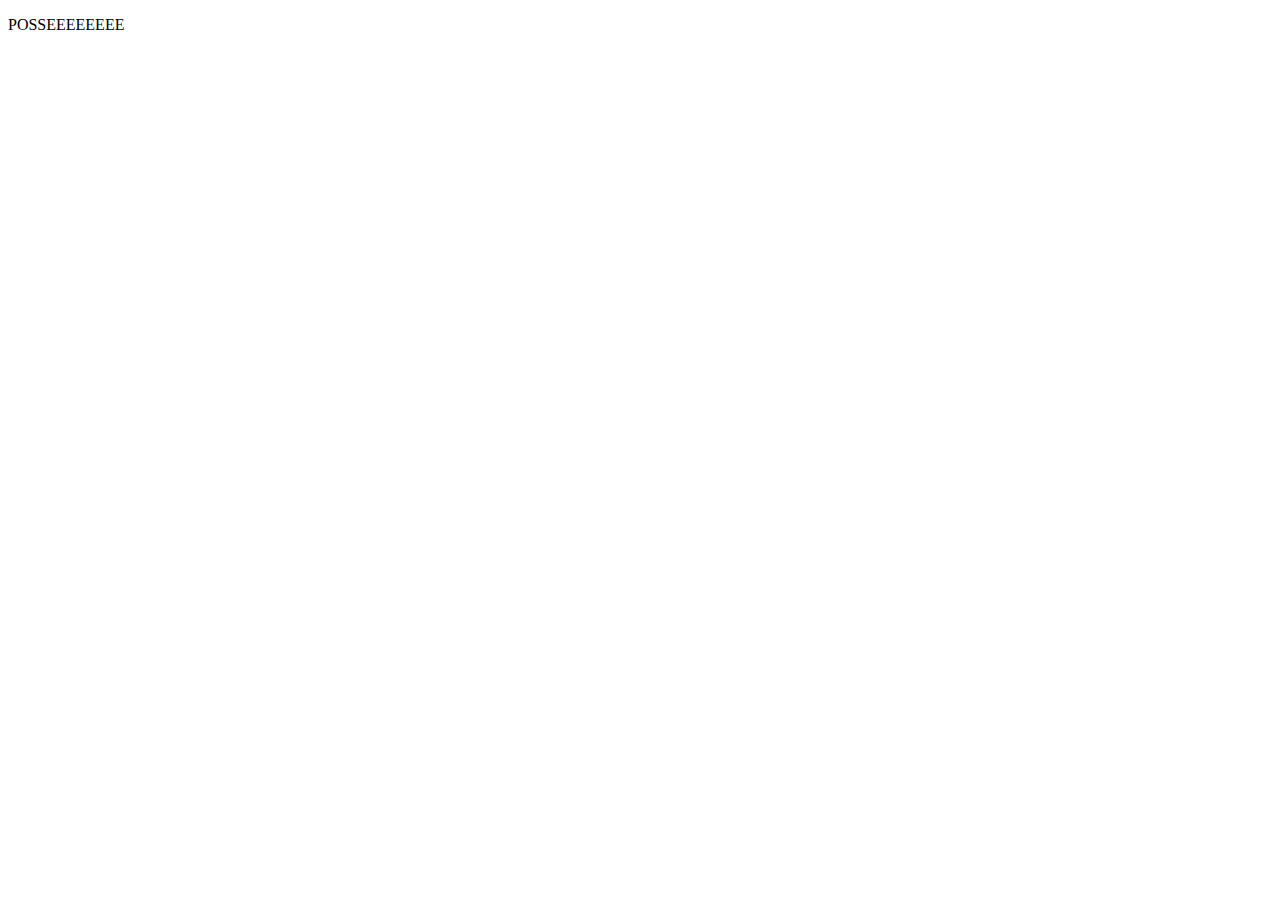
==== index.html @ 6e3a2c17 "画像ファイルの取り込み" ====
<!DOCTYPE html>
<html lang="ja">
  <head>
    <meta charset="UTF-8" />
    <meta http-equiv="X-UA-Compatible" content="IE=edge" />
    <meta name="viewport" content="width=device-width, initial-scale=1.0" />
    <title>Document</title>
  </head>
  <body>
    <p>POSSEEEEEEEE</p>
  </body>
</html>
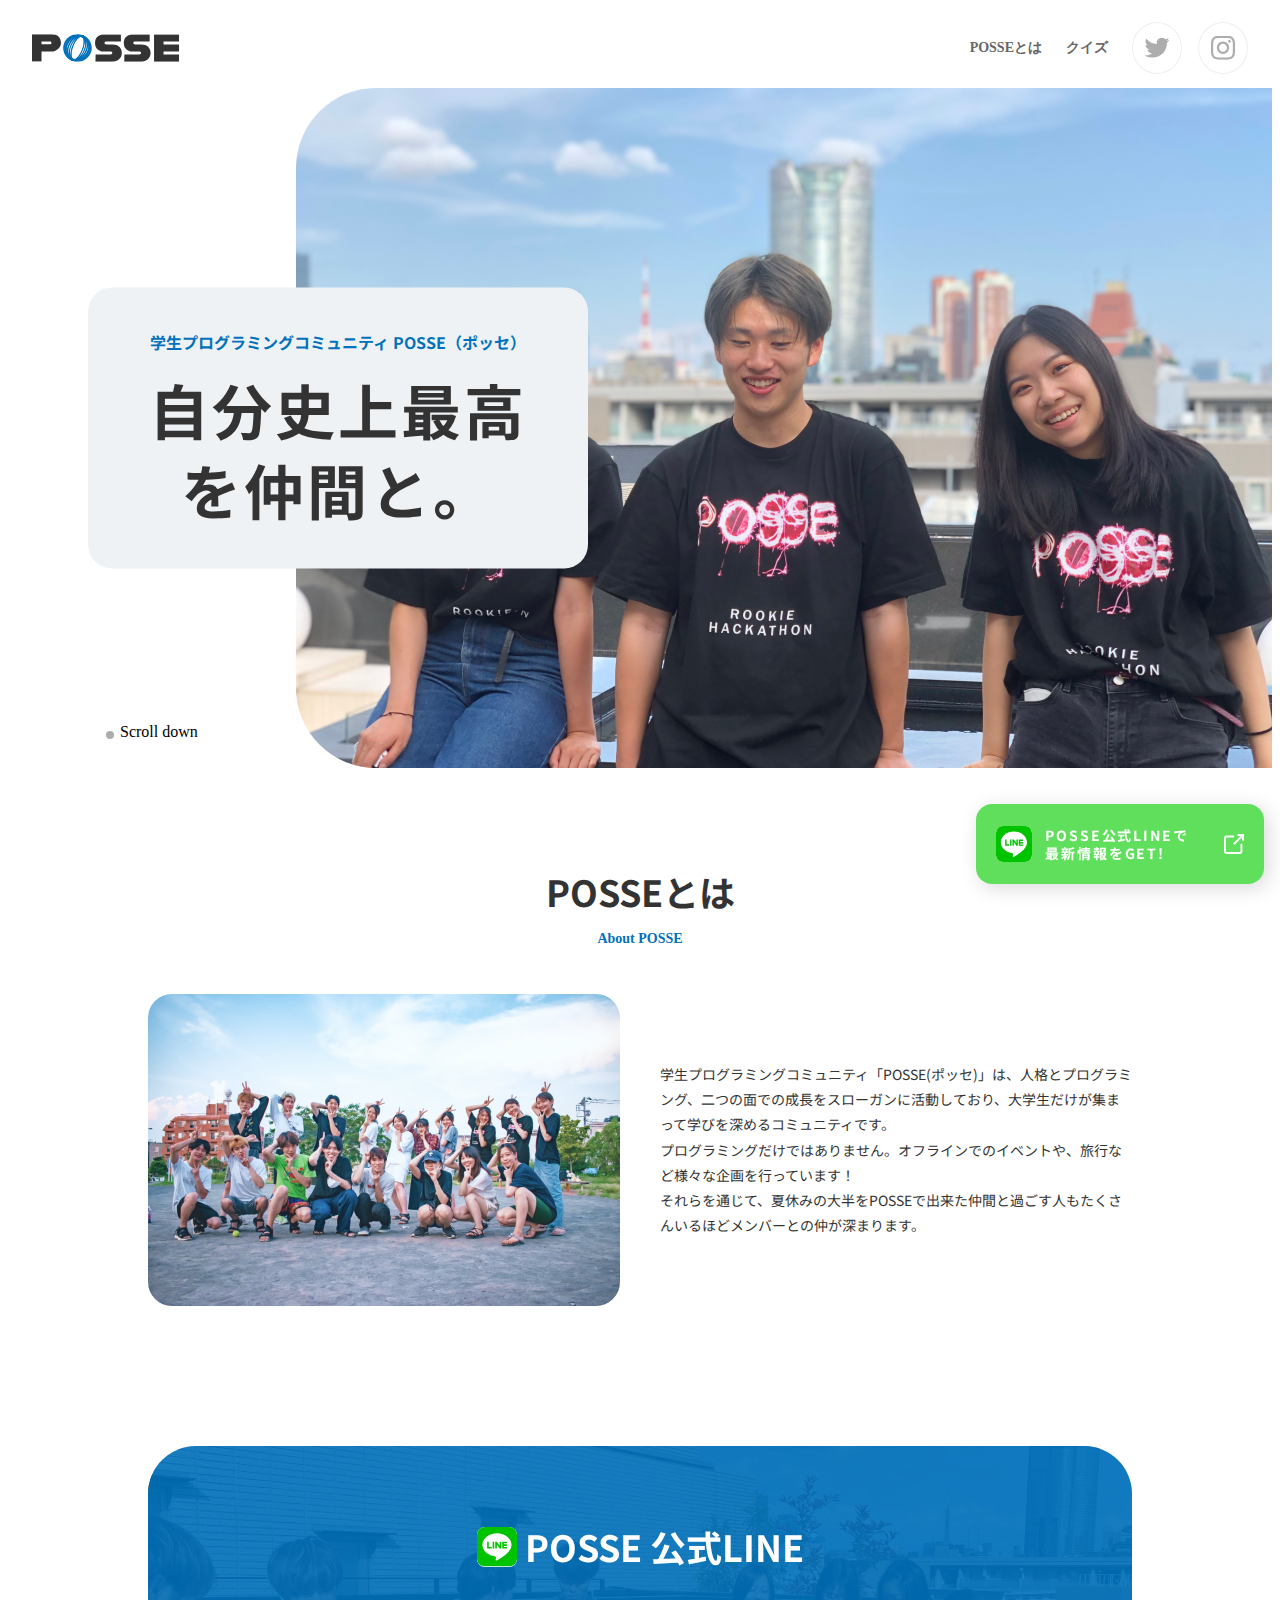
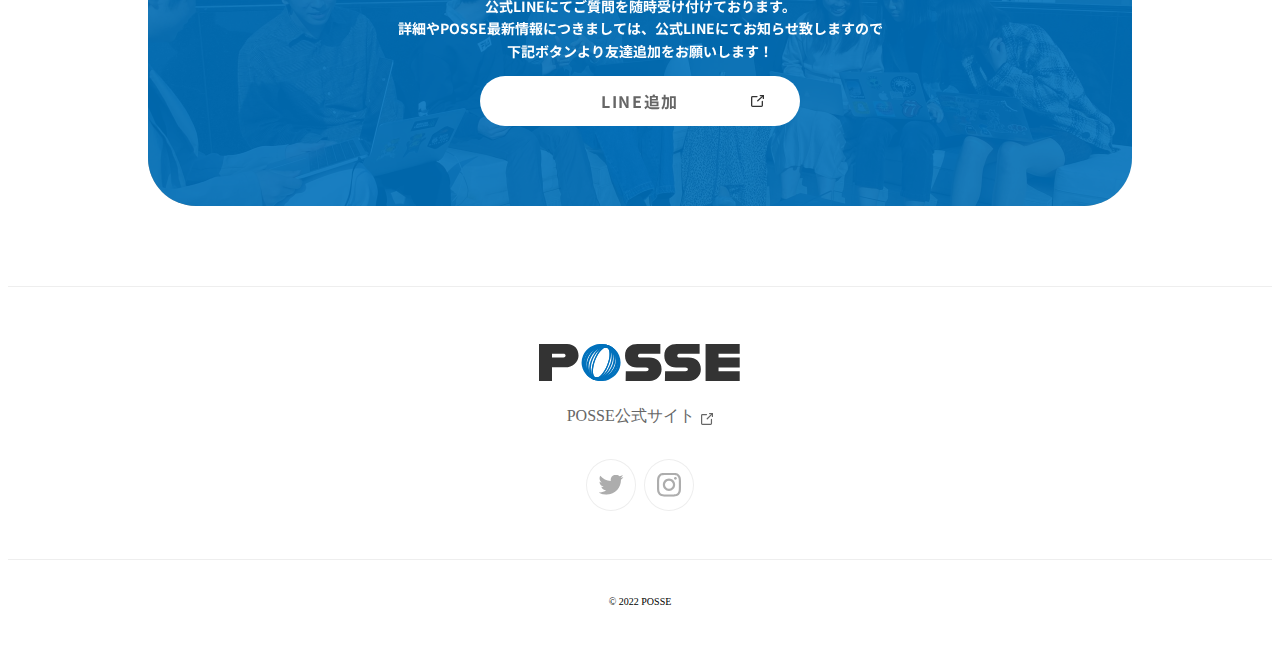
==== commit bf5b732d: "topページ作成" ====
--- a/index.html
+++ b/index.html
@@ -5,8 +5,103 @@
     <meta http-equiv="X-UA-Compatible" content="IE=edge" />
     <meta name="viewport" content="width=device-width, initial-scale=1.0" />
     <title>Document</title>
+    <link rel="stylesheet" href="./styles/reset.css">
+    <link rel="preconnect" href="https://fonts.googleapis.com">
+    <link rel="preconnect" href="https://fonts.gstatic.com" crossorigin>
+    <link href="https://fonts.googleapis.com/css2?family=Noto+Sans+JP:wght@300;400;700&display=swap" rel="stylesheet">
+    <link rel="stylesheet" href="./styles/style.css">
   </head>
   <body>
-    <p>POSSEEEEEEEE</p>
+    <header>
+      <img src="./img/logo.svg" alt="posse-icon" class="posse-icon">
+      <div class="nav-ber">
+        <div class="nav-item">
+          <a href="#title" class="header-link">POSSEとは</a>
+        </div>
+        <div class="nav-item">
+          <a href="./quiz.html" class="header-link">クイズ</a>
+        </div>
+        <div class="header-sns-icon">
+          <div class="circle-border">
+            <a href="https://twitter.com/posse_program" target="_blank">
+              <img src="./img/icon/icon-twitter.svg" alt="icon-twitter" class="nav-icon">
+            </a>
+          </div>
+          <div class="circle-border">
+            <a href="https://www.instagram.com/posse_programming/" target="_blank">
+              <img src="./img/icon/icon-instagram.svg" alt="icon-instagram" class="nav-icon">
+            </a>
+          </div>
+        </div>
+      </div>
+    </header>
+    <main>
+      <div class="main-visual">
+        <div class="main-visual-box">
+          <div class="main-visual-name">
+            学生プログラミングコミュニティ POSSE（ポッセ）
+          </div>
+          <div class="main-visual-msg">自分史上最高<br>を仲間と。</div>
+        </div>
+        <div>
+          <img src="./img/img-hero.jpg" alt="heroImg" class="hero-img">
+        </div>
+        <div class="scroll-down">Scroll down</div>
+      </div>
+      <div class="banner">
+        <img src="./img/icon/icon-line.svg" alt="line-banner-icon" class="line-banner-icon">
+        <div class="banner-msg">POSSE公式LINEで<br>最新情報をGET!</div>
+        <img src="./img/icon/icon-link-light.svg" alt="line-banner-link-icon" class="line-banner-link-icon">
+      </div>
+      <h1 class="title" id="title">POSSEとは</h1>
+      <div class="about-posse">About POSSE</div>
+      <div class="about-posse-content">
+        <img src="./img/img-about.jpg" alt="POSSEとは" class="about-posse-img">
+        <p class="about-posse-text">学生プログラミングコミュニティ「POSSE(ポッセ)」は、人格とプログラミング、二つの面での成長をスローガンに活動しており、大学生だけが集まって学びを深めるコミュニティです。<br>
+          プログラミングだけではありません。オフラインでのイベントや、旅行など様々な企画を行っています！<br>
+          それらを通じて、夏休みの大半をPOSSEで出来た仲間と過ごす人もたくさんいるほどメンバーとの仲が深まります。</p>
+      </div>
+      <div class="line-box">
+        <img src="./img/bg-line.jpg" class="line-back-img"></img>
+        <div class="line-bule">
+          <div class="line-box-title">
+            <img src="./img/icon/icon-line.svg" alt="line" class="line-box-titie-icon">
+            <div class="line-box-title-text">POSSE 公式LINE</div>
+          </div>
+          <p class="line-box-text">
+            公式LINEにてご質問を随時受け付けております。<br>
+            詳細やPOSSE最新情報につきましては、公式LINEにてお知らせ致しますので<br>
+            下記ボタンより友達追加をお願いします！
+          </p>
+          <div class="line-box-button">
+            <div class="line-box-button-icon"></div>
+            <div class="line-box-button-text">LINE追加</div>
+            <img src="./img/icon/icon-link-dark.svg" alt="ラインリンクアイコン" class="line-box-button-icon">
+          </div>
+        </div>
+      </div>
+    </main>
+    <footer>
+      <div class="footer-posse-icon-img content-center">
+        <img src="./img/logo.svg" alt="posse-icon" class="footer-posse-icon-img-size">
+      </div>
+      <div class="official-website content-center">
+        POSSE公式サイト
+        <img src="./img/icon/icon-link-gray-dark.svg" alt="icon-link" class="official-website-link">
+      </div>
+      <div class="footer-sns-icon content-center">
+        <div class="circle-border">
+          <a href="https://twitter.com/posse_program" target="_blank">
+            <img src="./img/icon/icon-twitter.svg" alt="icon-twitter" class="nav-icon">
+          </a>
+        </div>
+        <div class="circle-border">
+          <a href="https://www.instagram.com/posse_programming/" target="_blank">
+            <img src="./img/icon/icon-instagram.svg" alt="icon-instagram" class="nav-icon">
+          </a>
+        </div>
+      </div>
+      <div class="copy-right content-center">&copy; 2022 POSSE</div>
+    </footer>
   </body>
 </html>
--- a/styles/style.css
+++ b/styles/style.css
@@ -0,0 +1,341 @@
+/* 基本要素 */
+@import url('https://fonts.googleapis.com/css2?family=Noto+Sans+JP:wght@300;400;700&display=swap');
+
+header {
+  width: 100%;
+  height: 80px;
+  display: flex;
+  align-items: center;
+  justify-content: space-between;
+}
+
+main {
+  width: 100%;
+}
+
+footer {
+  width: 100%;
+  height: 355px;
+}
+
+.content-center {
+  display: flex;
+  justify-content: center;
+}
+
+/* ヘッダー要素*/
+.posse-icon {
+  margin-left: 24px;
+}
+
+.nav-ber {
+  display: flex;
+  align-items: center;
+  gap: 24px;
+  margin-right: 24px;
+}
+
+.nav-item {
+  color: #666666;
+  font-size: 14px;
+  font-weight: 700;
+}
+
+.header-link {
+  text-decoration: none;
+  color: #666666;
+}
+
+.circle-border {
+  position: relative;
+  border: 1px solid #EEEEEE;
+  border-radius: 50%;
+  width: 48px;
+  height: 50px;
+}
+
+.nav-icon {
+  position: absolute;
+  top: 50%;
+  left: 50%;
+  transform: translate(-50%, -50%);
+}
+
+.header-sns-icon {
+  display: flex;
+  gap: 16px;
+}
+
+/* メインビジュアル要素 */
+.main-visual {
+  position: relative;
+  width: 100%;
+  height: 680px;
+}
+
+.main-visual-box {
+  background-color: #EFF2F5;
+  width: 500px;
+  height: 281px;
+  border-radius: 24px;
+  position: absolute;
+  left: 80px;
+  top: 50%;
+  transform: translateY(-50%);
+  z-index: 1;
+}
+
+.main-visual-name {
+  font-size: 16px;
+  color: #0071BC;
+  font-family: 'Noto Sans JP';
+  font-style: normal;
+  font-weight: 700;
+  line-height: 180%;
+  text-align: center;
+  margin-top: 40px;
+}
+
+.main-visual-msg {
+  font-size: 60px;
+  color: #333333;
+  font-family: 'Noto Sans JP';
+  font-style: normal;
+  font-weight: 700;
+  line-height: 80px;
+  letter-spacing: 0.05em;
+  text-align: center;
+  margin-top: 12px;
+}
+
+.hero-img {
+  width: 976px;
+  height: 680px;
+  border-radius: 80px 0px 0px 80px;
+  margin-right: 0;
+  float: right;
+}
+
+.scroll-down {
+  position: absolute;
+  width: 102px;
+  height: 21px;
+  left: 112px;
+  top: 635px;
+}
+
+.scroll-down::before {
+  content: "";
+  display: block;
+  background-color: #ADADAD;
+  width: 8px;
+  height: 8px;
+  border-radius: 50px;
+  position: absolute;
+  top: 8px;
+  left: -14px;
+}
+
+/* バナー要素 */
+.banner {
+  position: fixed;
+  width: 288px;
+  height: 80px;
+  right: 16px;
+  bottom: 16px;
+  display: flex;
+  justify-content: center;
+  align-items: center;
+  background: #5FDF5B;
+  box-shadow: 4px 4px 20px rgba(0, 0, 0, 0.15);
+  border-radius: 16px;
+}
+
+.line-banner-icon {
+  width: 36px;
+  height: 36px;
+  background-color: #FFFFFF;
+  object-fit: cover;
+  border-radius: 7px;
+}
+
+.banner-msg {
+  height: 36px;
+  font-family: 'Noto Sans JP';
+  font-style: normal;
+  font-weight: 700;
+  font-size: 14px;
+  line-height: 130%;
+  letter-spacing: 0.14em;
+  color: #FFFFFF;
+  margin: 0 35px 0 13px;
+}
+
+.line-banner-link-icon {
+}
+
+/* メイン要素 */
+.title {
+  font-size: 36px;
+  text-align: center;
+  color: #333333;
+  line-height: 150%;
+  font-family: 'Noto Sans JP';
+  font-style: normal;
+  font-weight: 700;
+  margin: 96px 0 8px 0;
+}
+
+.about-posse {
+  font-family: 'Plus Jakarta Sans';
+  font-style: normal;
+  font-weight: 700;
+  font-size: 14px;
+  line-height: 180%;
+  text-align: center;
+  color: #0071BC;
+}
+
+.about-posse-content {
+  display: flex;
+  justify-content: center;
+  align-items: center;
+  gap: 40px;
+  margin: 43px 0 140px 0;
+}
+
+.about-posse-img {
+  width: 472px;
+  height: 312px;
+  border-radius: 24px;
+}
+
+.about-posse-text {
+  width: 472px;
+  font-size: 14px;
+  color: #333333;
+  font-family: 'Noto Sans JP';
+  font-style: normal;
+  font-weight: 400;
+  line-height: 180%;
+}
+
+/* LINE */
+.line-box {
+  position: relative;
+  height: 360px;
+  display: flex;
+  justify-content: center;
+  margin-bottom: 80px;
+}
+
+.line-bule {
+  position: absolute;
+  background-color: rgba(0,113,188,0.9);
+  border-radius: 48px;
+  z-index: 1;
+  Width: 984px;
+  height: 100%;
+}
+
+.line-back-img {
+  position: absolute;
+  background-size: contain;
+  background-repeat: no-repeat;
+  mix-blend-mode: normal;
+  border-radius: 48px;
+  Width: 984px;
+  height: 100%;
+  margin:  0 auto;
+}
+
+.line-box-title {
+  display: flex;
+  justify-content: center;
+  gap: 8px;
+  align-items: center;
+  margin: 68px 0 16px 0;
+}
+
+.line-box-titie-icon {
+  width: 40px;
+  height: 40px;
+  background-color: #FFFFFF;
+  object-fit: cover;
+  border-radius: 8px;
+}
+
+.line-box-title-text {
+  font-family: 'Noto Sans JP';
+  color: #FFFFFF;
+  font-weight: 700;
+  font-size: 36px;
+  line-height: 180%;
+}
+
+.line-box-text {
+  font-family: 'Noto Sans JP';
+  color: #FFFFFF;
+  font-style: normal;
+  font-weight: 700;
+  font-size: 14px;
+  line-height: 160%;
+  text-align: center;
+}
+
+.line-box-button {
+  width: 320px;
+  height: 50px;
+  background: #FFFFFF;
+  border-radius: 98px;
+  margin: 0 auto;
+  display: flex;
+  justify-content: center;
+  align-items: center;
+  justify-content: space-around;
+}
+
+.line-box-button-text {
+  font-family: 'Noto Sans JP';
+  font-weight: 700;
+  color: #666666;
+  letter-spacing: 0.1em;
+}
+
+.line-box-button-icon {
+  width: 12.25px;
+  height: 12.25px;
+}
+
+/* フッター要素 */
+.footer-posse-icon-img {
+  padding: 56px 0 24px 0;
+  border-top: 1px solid #EEEEEE;
+}
+
+.footer-posse-icon-img-size {
+  width: 202px;
+  height: 39.22px;
+}
+
+.official-website {
+  color: #666666;
+}
+
+.official-website-link {
+  width: 12.25px;
+  height: 12.25px;
+  margin: 6.125px 0 0 6.29px;
+}
+
+.footer-sns-icon {
+  display: flex;
+  gap: 8px;
+  padding: 32px 0 48px 0;
+  border-bottom: 1px solid #EEEEEE;
+}
+
+.copy-right {
+  font-size: 10px;
+  padding: 36px 0 31.78px 0;
+}
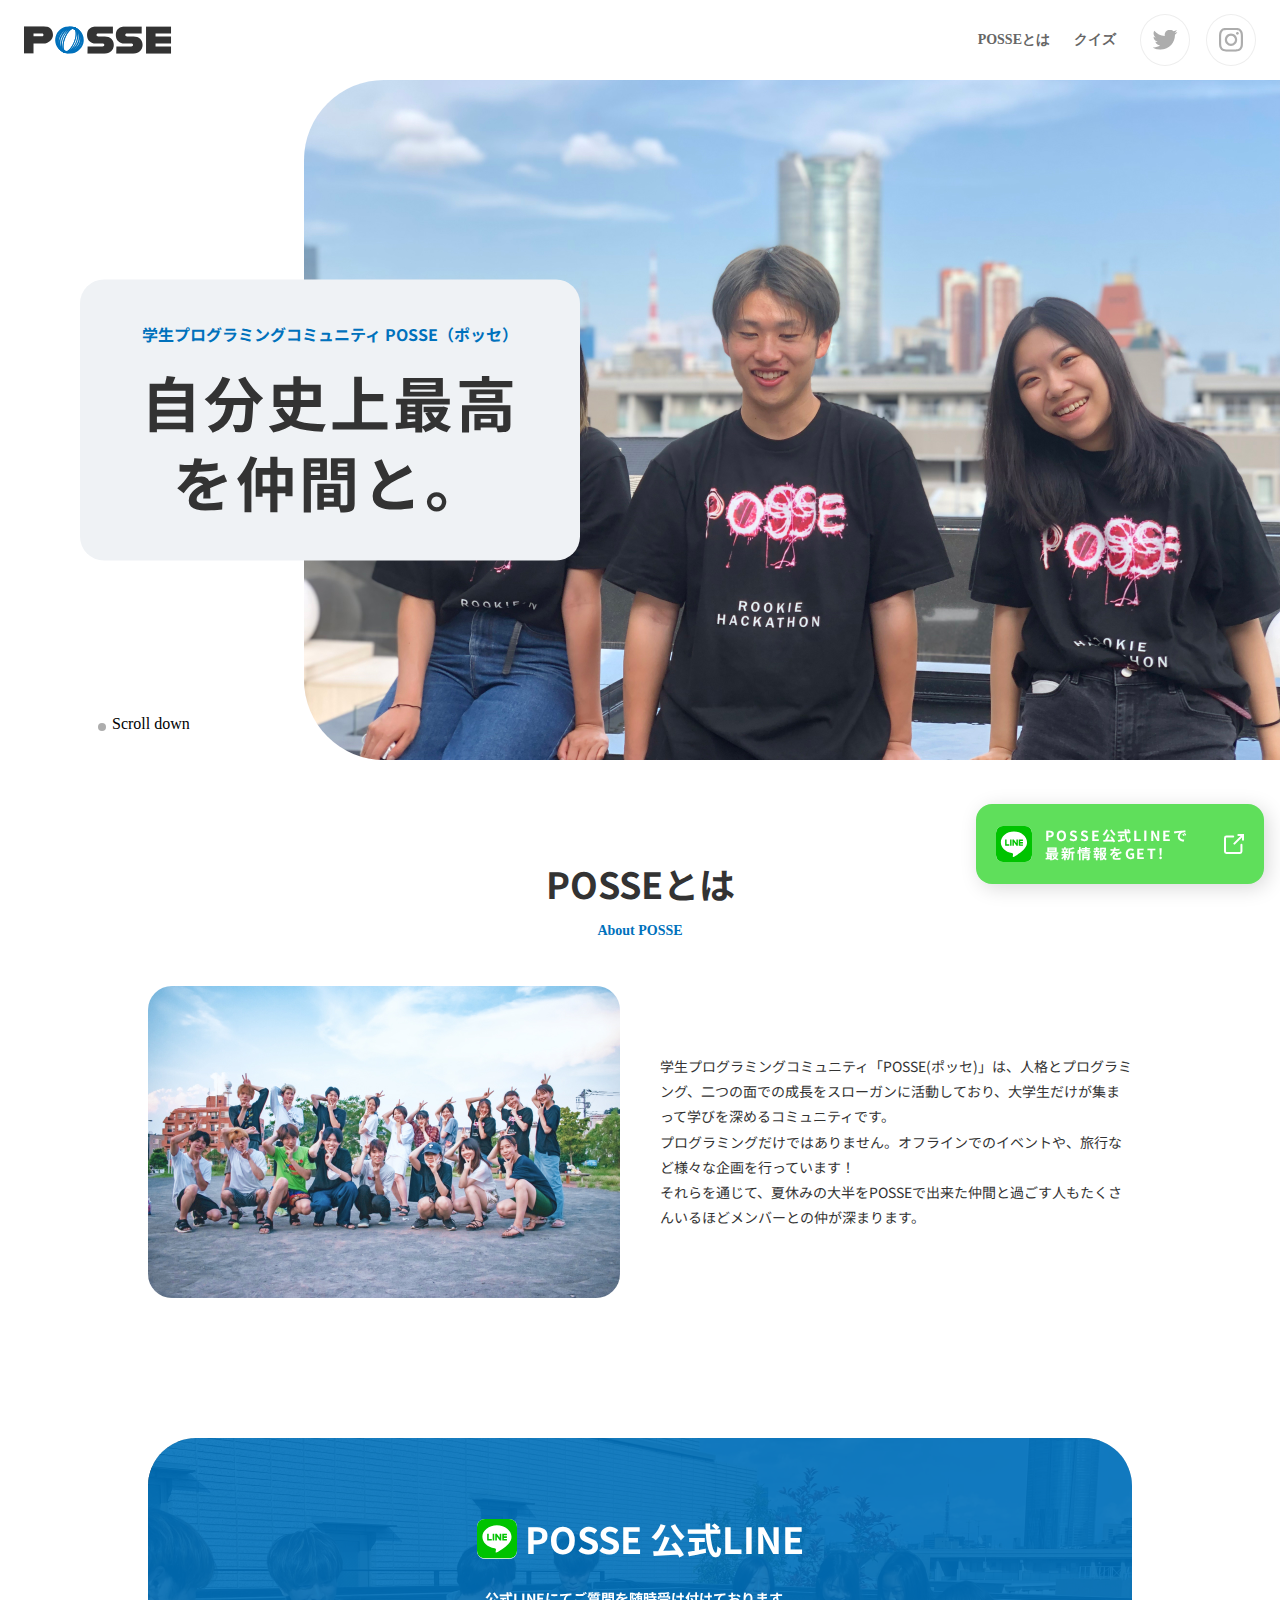
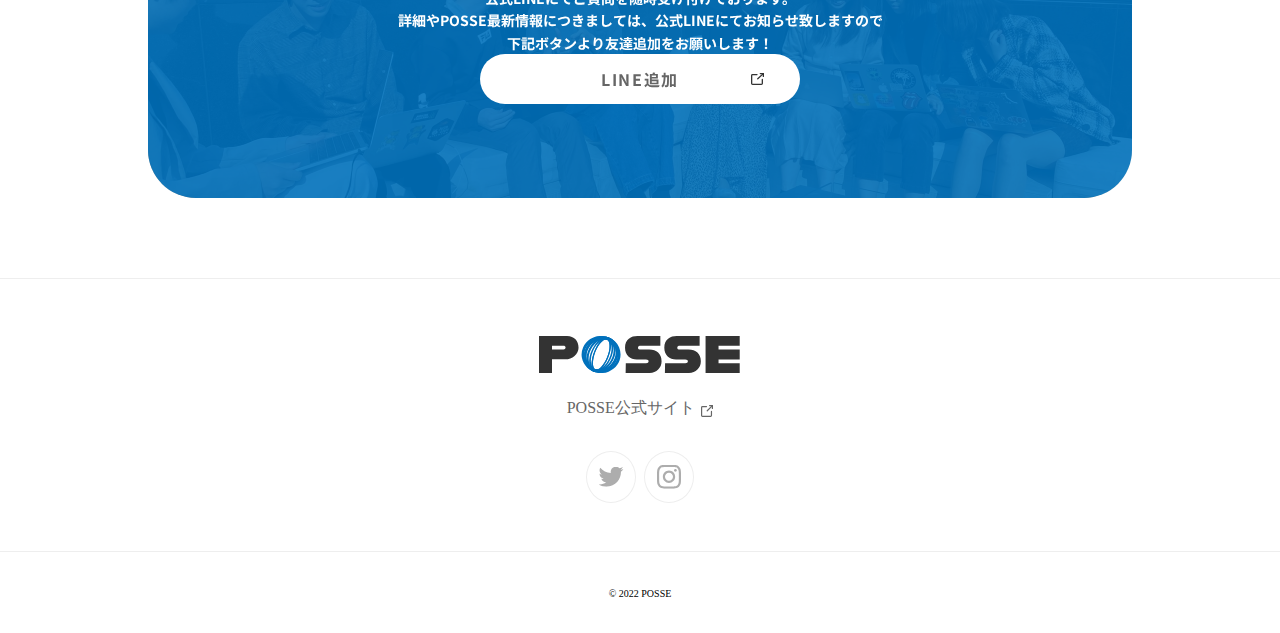
==== commit 36e56c84: "使用していないclassの削除" ====
--- a/index.html
+++ b/index.html
@@ -51,7 +51,7 @@
       <div class="banner">
         <img src="./img/icon/icon-line.svg" alt="line-banner-icon" class="line-banner-icon">
         <div class="banner-msg">POSSE公式LINEで<br>最新情報をGET!</div>
-        <img src="./img/icon/icon-link-light.svg" alt="line-banner-link-icon" class="line-banner-link-icon">
+        <img src="./img/icon/icon-link-light.svg" alt="line-banner-link-icon">
       </div>
       <h1 class="title" id="title">POSSEとは</h1>
       <div class="about-posse">About POSSE</div>
--- a/styles/style.css
+++ b/styles/style.css
@@ -171,9 +171,6 @@
   margin: 0 35px 0 13px;
 }
 
-.line-banner-link-icon {
-}
-
 /* メイン要素 */
 .title {
   font-size: 36px;
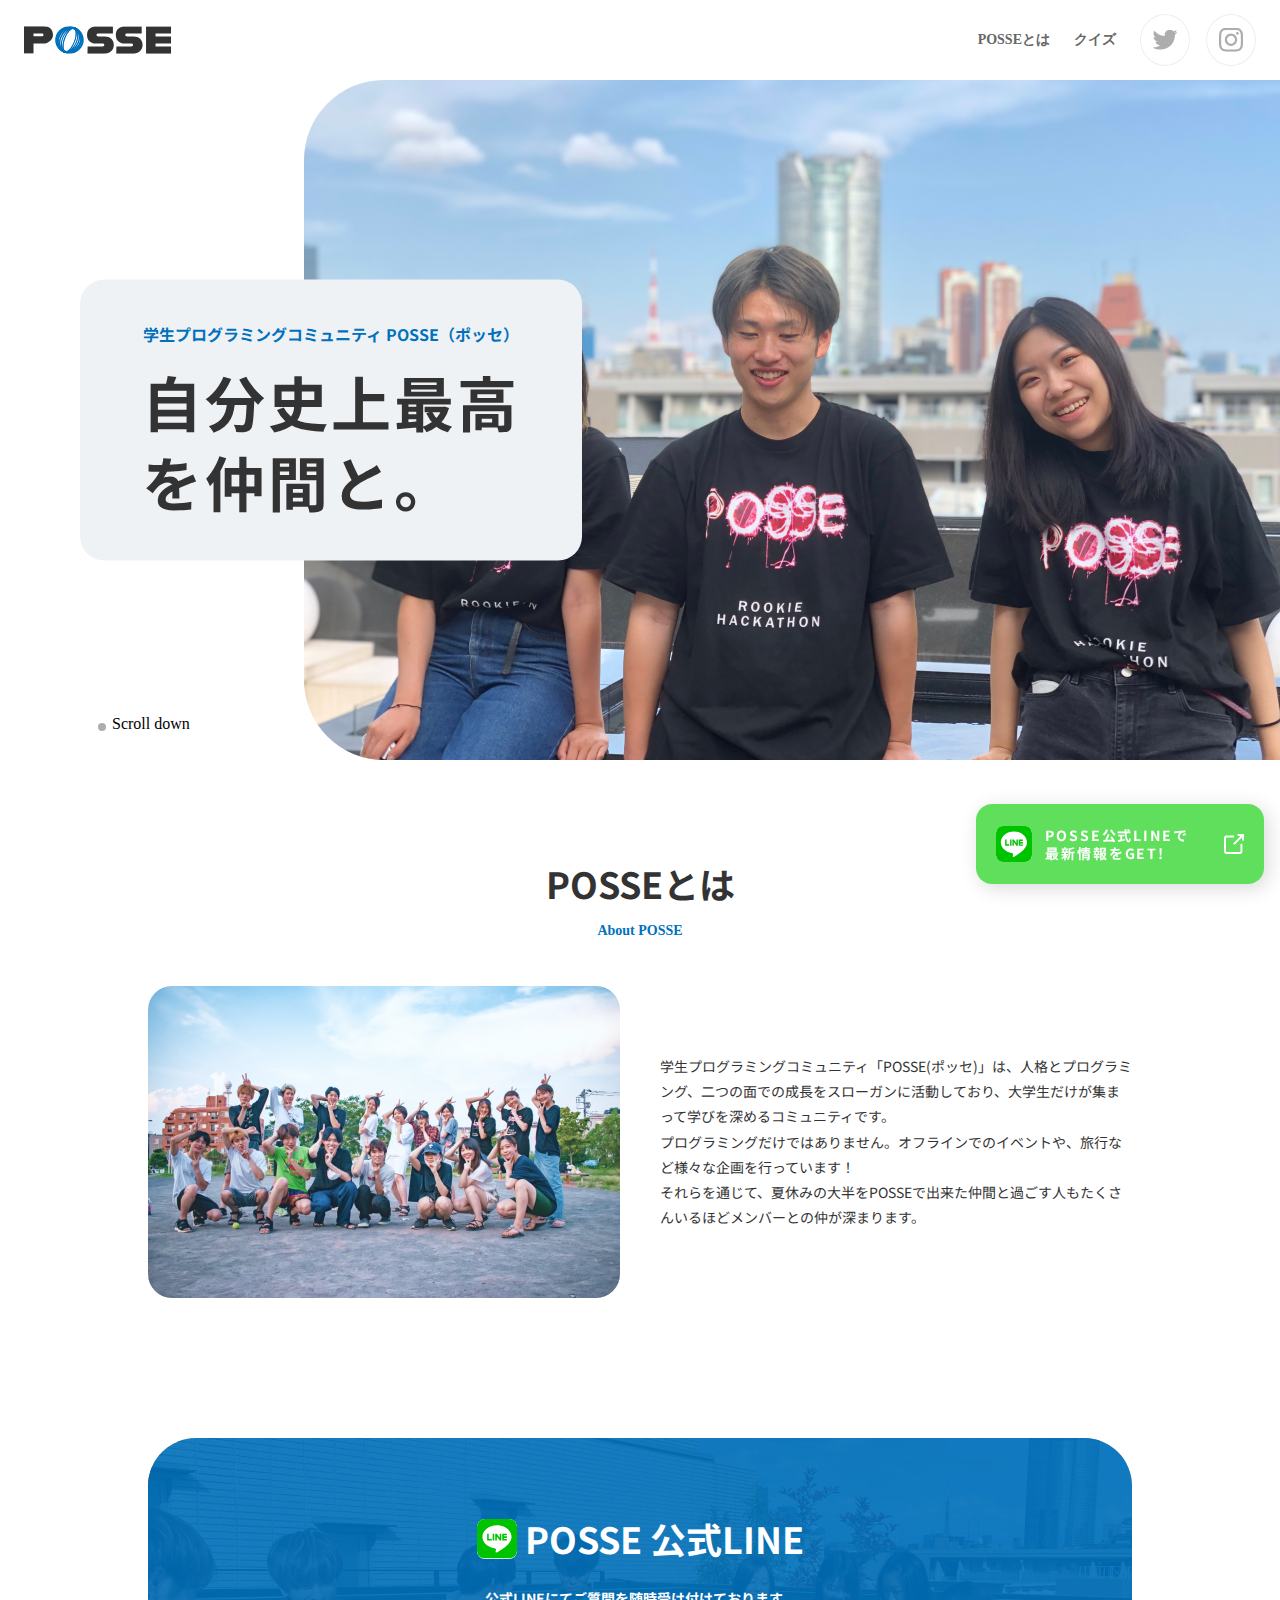
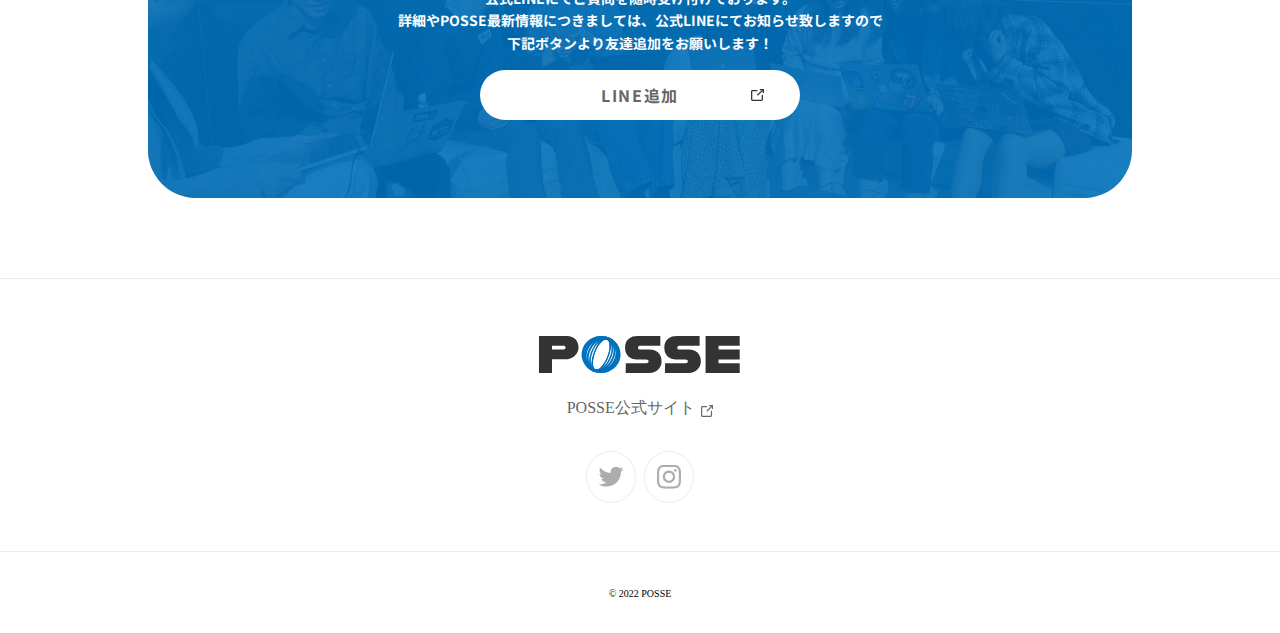
==== commit 1a3bb560: "ヘッダーを固定" ====
--- a/index.html
+++ b/index.html
@@ -48,11 +48,6 @@
         </div>
         <div class="scroll-down">Scroll down</div>
       </div>
-      <div class="banner">
-        <img src="./img/icon/icon-line.svg" alt="line-banner-icon" class="line-banner-icon">
-        <div class="banner-msg">POSSE公式LINEで<br>最新情報をGET!</div>
-        <img src="./img/icon/icon-link-light.svg" alt="line-banner-link-icon">
-      </div>
       <h1 class="title" id="title">POSSEとは</h1>
       <div class="about-posse">About POSSE</div>
       <div class="about-posse-content">
@@ -80,6 +75,11 @@
           </div>
         </div>
       </div>
+      <div class="banner">
+        <img src="./img/icon/icon-line.svg" alt="line-banner-icon" class="line-banner-icon">
+        <div class="banner-msg">POSSE公式LINEで<br>最新情報をGET!</div>
+        <img src="./img/icon/icon-link-light.svg" alt="line-banner-link-icon">
+      </div>
     </main>
     <footer>
       <div class="footer-posse-icon-img content-center">
--- a/styles/style.css
+++ b/styles/style.css
@@ -6,11 +6,15 @@
   height: 80px;
   display: flex;
   align-items: center;
+  position: fixed;
+  background-color: #FFFFFF;
   justify-content: space-between;
+  z-index: 2;
 }
 
 main {
   width: 100%;
+  padding-top: 80px;
 }
 
 footer {
@@ -69,20 +73,20 @@
 /* メインビジュアル要素 */
 .main-visual {
   position: relative;
-  width: 100%;
+  max-width: 1440px;
   height: 680px;
+  margin: 0 auto;
 }
 
 .main-visual-box {
   background-color: #EFF2F5;
-  width: 500px;
-  height: 281px;
   border-radius: 24px;
   position: absolute;
   left: 80px;
   top: 50%;
   transform: translateY(-50%);
   z-index: 1;
+  padding: 40px 62px;
 }
 
 .main-visual-name {
@@ -93,7 +97,6 @@
   font-weight: 700;
   line-height: 180%;
   text-align: center;
-  margin-top: 40px;
 }
 
 .main-visual-msg {
@@ -104,7 +107,6 @@
   font-weight: 700;
   line-height: 80px;
   letter-spacing: 0.05em;
-  text-align: center;
   margin-top: 12px;
 }
 
@@ -149,6 +151,7 @@
   background: #5FDF5B;
   box-shadow: 4px 4px 20px rgba(0, 0, 0, 0.15);
   border-radius: 16px;
+  z-index: 2;
 }
 
 .line-banner-icon {
@@ -290,6 +293,7 @@
   justify-content: center;
   align-items: center;
   justify-content: space-around;
+  margin-top: 16px;
 }
 
 .line-box-button-text {
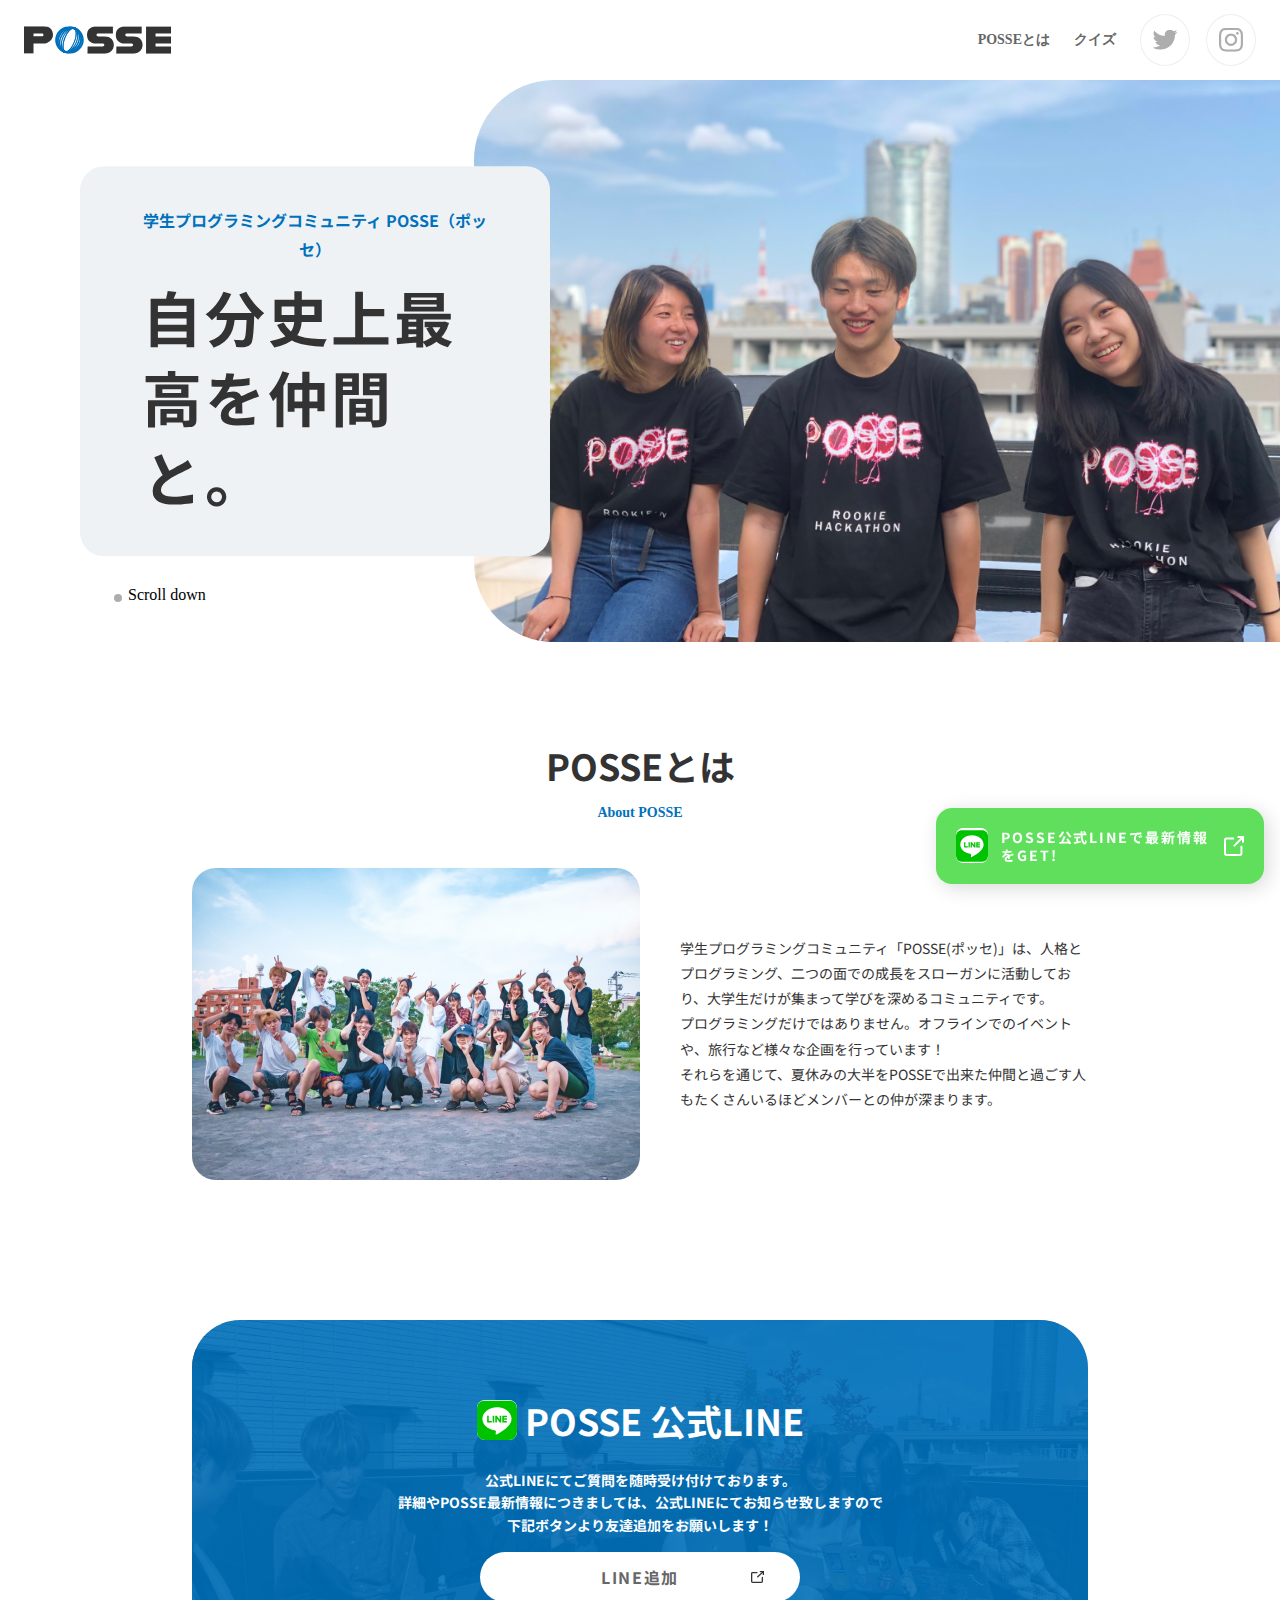
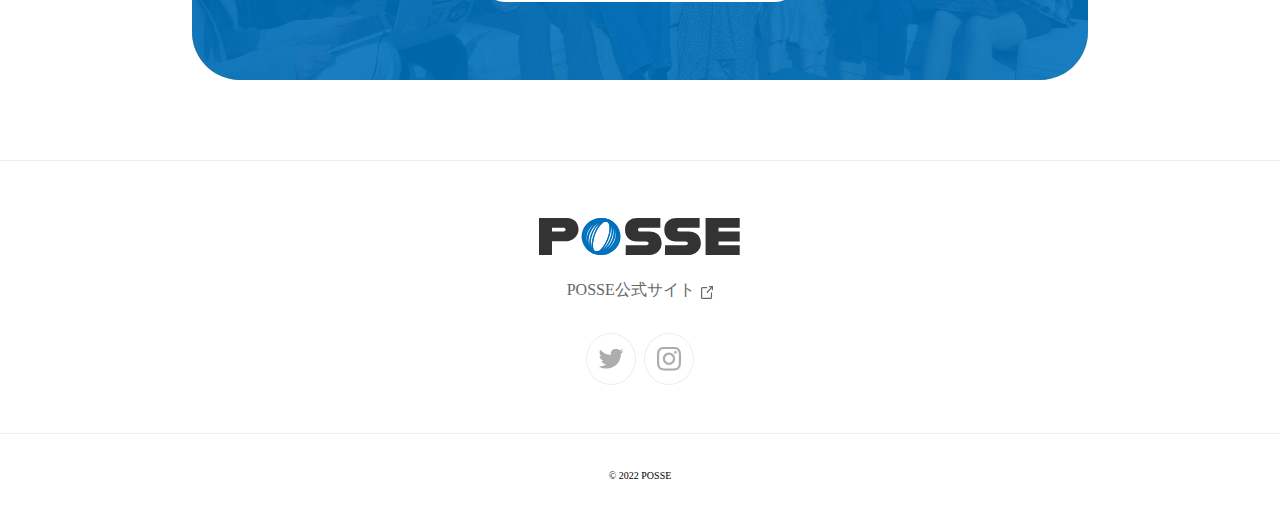
==== commit eca6e3ed: "トップページレスポンシブデザイン" ====
--- a/index.html
+++ b/index.html
@@ -37,14 +37,14 @@
     </header>
     <main>
       <div class="main-visual">
+        <div>
+          <img src="./img/img-hero.jpg" alt="heroImg" class="hero-img">
+        </div>
         <div class="main-visual-box">
           <div class="main-visual-name">
             学生プログラミングコミュニティ POSSE（ポッセ）
           </div>
-          <div class="main-visual-msg">自分史上最高<br>を仲間と。</div>
-        </div>
-        <div>
-          <img src="./img/img-hero.jpg" alt="heroImg" class="hero-img">
+          <div class="main-visual-msg">自分史上最高を仲間と。</div>
         </div>
         <div class="scroll-down">Scroll down</div>
       </div>
@@ -77,7 +77,7 @@
       </div>
       <div class="banner">
         <img src="./img/icon/icon-line.svg" alt="line-banner-icon" class="line-banner-icon">
-        <div class="banner-msg">POSSE公式LINEで<br>最新情報をGET!</div>
+        <div class="banner-msg">POSSE公式LINEで最新情報をGET!</div>
         <img src="./img/icon/icon-link-light.svg" alt="line-banner-link-icon">
       </div>
     </main>
--- a/styles/style.css
+++ b/styles/style.css
@@ -9,7 +9,7 @@
   position: fixed;
   background-color: #FFFFFF;
   justify-content: space-between;
-  z-index: 2;
+  z-index: 3;
 }
 
 main {
@@ -74,11 +74,12 @@
 .main-visual {
   position: relative;
   max-width: 1440px;
-  height: 680px;
   margin: 0 auto;
+  display: flex;
 }
 
 .main-visual-box {
+  max-width: 27%;
   background-color: #EFF2F5;
   border-radius: 24px;
   position: absolute;
@@ -111,8 +112,7 @@
 }
 
 .hero-img {
-  width: 976px;
-  height: 680px;
+  width: 63%;
   border-radius: 80px 0px 0px 80px;
   margin-right: 0;
   float: right;
@@ -122,8 +122,9 @@
   position: absolute;
   width: 102px;
   height: 21px;
-  left: 112px;
-  top: 635px;
+  left: 10%;
+  top: 90%;
+  z-index: 2;
 }
 
 .scroll-down::before {
@@ -142,28 +143,28 @@
 .banner {
   position: fixed;
   width: 288px;
-  height: 80px;
   right: 16px;
   bottom: 16px;
   display: flex;
   justify-content: center;
   align-items: center;
+  gap: 13px;
   background: #5FDF5B;
   box-shadow: 4px 4px 20px rgba(0, 0, 0, 0.15);
   border-radius: 16px;
   z-index: 2;
+  padding: 20px 20px;
 }
 
 .line-banner-icon {
-  width: 36px;
-  height: 36px;
+  width: 40px;
+  height: 35px;
   background-color: #FFFFFF;
   object-fit: cover;
   border-radius: 7px;
 }
 
 .banner-msg {
-  height: 36px;
   font-family: 'Noto Sans JP';
   font-style: normal;
   font-weight: 700;
@@ -171,7 +172,6 @@
   line-height: 130%;
   letter-spacing: 0.14em;
   color: #FFFFFF;
-  margin: 0 35px 0 13px;
 }
 
 /* メイン要素 */
@@ -197,21 +197,23 @@
 }
 
 .about-posse-content {
+  width: 70%;
   display: flex;
   justify-content: center;
   align-items: center;
   gap: 40px;
-  margin: 43px 0 140px 0;
+  margin: 43px auto 140px auto;
 }
 
 .about-posse-img {
-  width: 472px;
+  width: 50%;
   height: 312px;
   border-radius: 24px;
+  object-fit: cover;
 }
 
 .about-posse-text {
-  width: 472px;
+  width: 50%;
   font-size: 14px;
   color: #333333;
   font-family: 'Noto Sans JP';
@@ -234,7 +236,7 @@
   background-color: rgba(0,113,188,0.9);
   border-radius: 48px;
   z-index: 1;
-  Width: 984px;
+  Width: 70%;
   height: 100%;
 }
 
@@ -244,7 +246,7 @@
   background-repeat: no-repeat;
   mix-blend-mode: normal;
   border-radius: 48px;
-  Width: 984px;
+  Width: 70%;
   height: 100%;
   margin:  0 auto;
 }
@@ -340,3 +342,76 @@
   font-size: 10px;
   padding: 36px 0 31.78px 0;
 }
+
+@media screen and (max-width: 768px) {
+  footer {
+    margin-bottom: 55px;
+  }
+
+  .main-visual {
+    flex-direction: column;
+  }
+
+  .hero-img {
+    width: 100%;
+    border-radius: 0;
+    float: none;
+  }
+
+  .main-visual-box {
+    position: relative;
+    left: 0;
+    top: 25px;
+    width: 90%;
+    margin: 0 5%;
+    max-width: none;
+    padding: 15px 0;
+  }
+
+  .main-visual-name {
+    font-size: 12px;
+  }
+
+  .main-visual-msg {
+    font-size: 28px;
+    text-align: center;
+    line-height: normal;
+    margin-top: 0;
+  }
+
+  .scroll-down {
+    display: none;
+  }
+  .title {
+    font-size: 24px;
+    margin-top: 40px;
+  }
+
+  .about-posse-content {
+    flex-direction: column;
+    width: 95%;
+    margin-bottom: 64px;
+  }
+
+  .about-posse-img {
+    width: 100%;
+    height: auto;
+  }
+
+  .about-posse-text {
+    width: 100%;
+  }
+
+  .line-back-img,
+  .line-bule {
+    width: 95%;
+  }
+
+  .banner {
+    width: 100%;
+    bottom: 0;
+    right: 0;
+    border-radius: 0;
+    padding: 10px 0;
+  }
+}
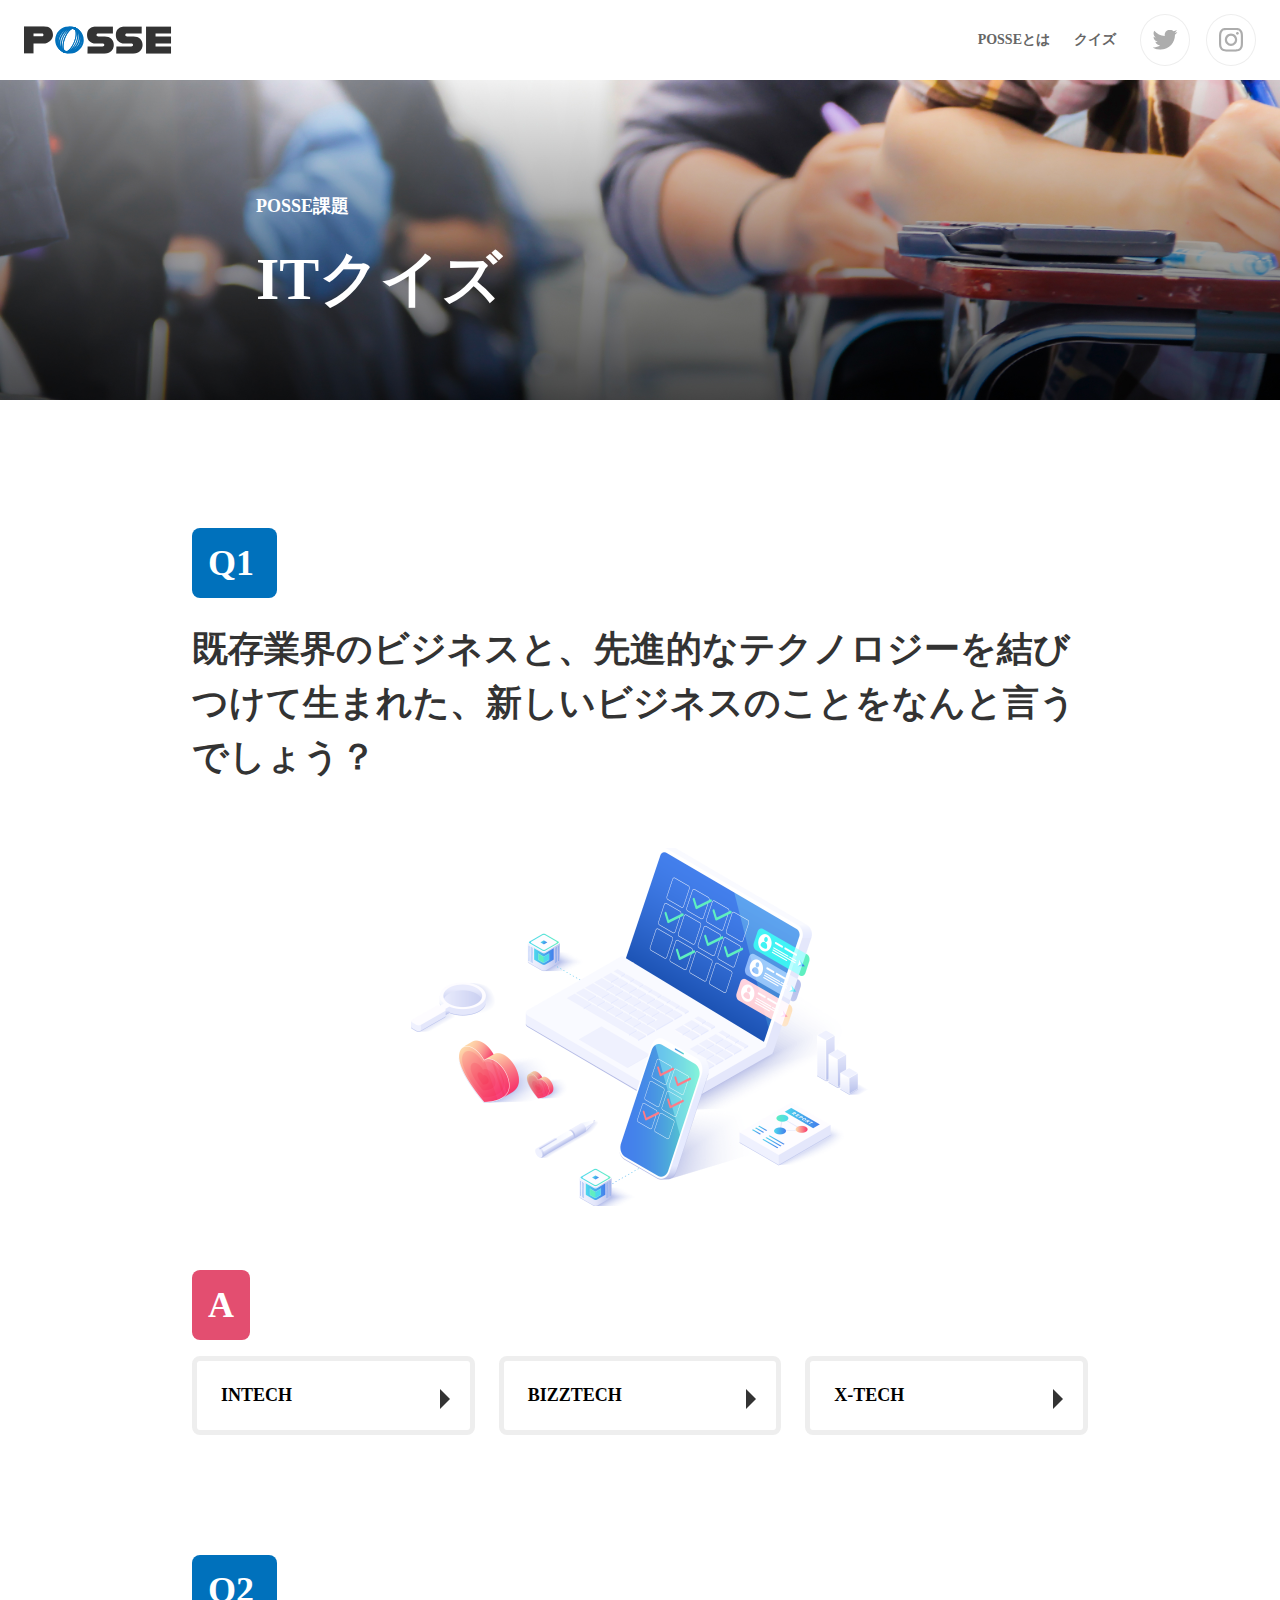
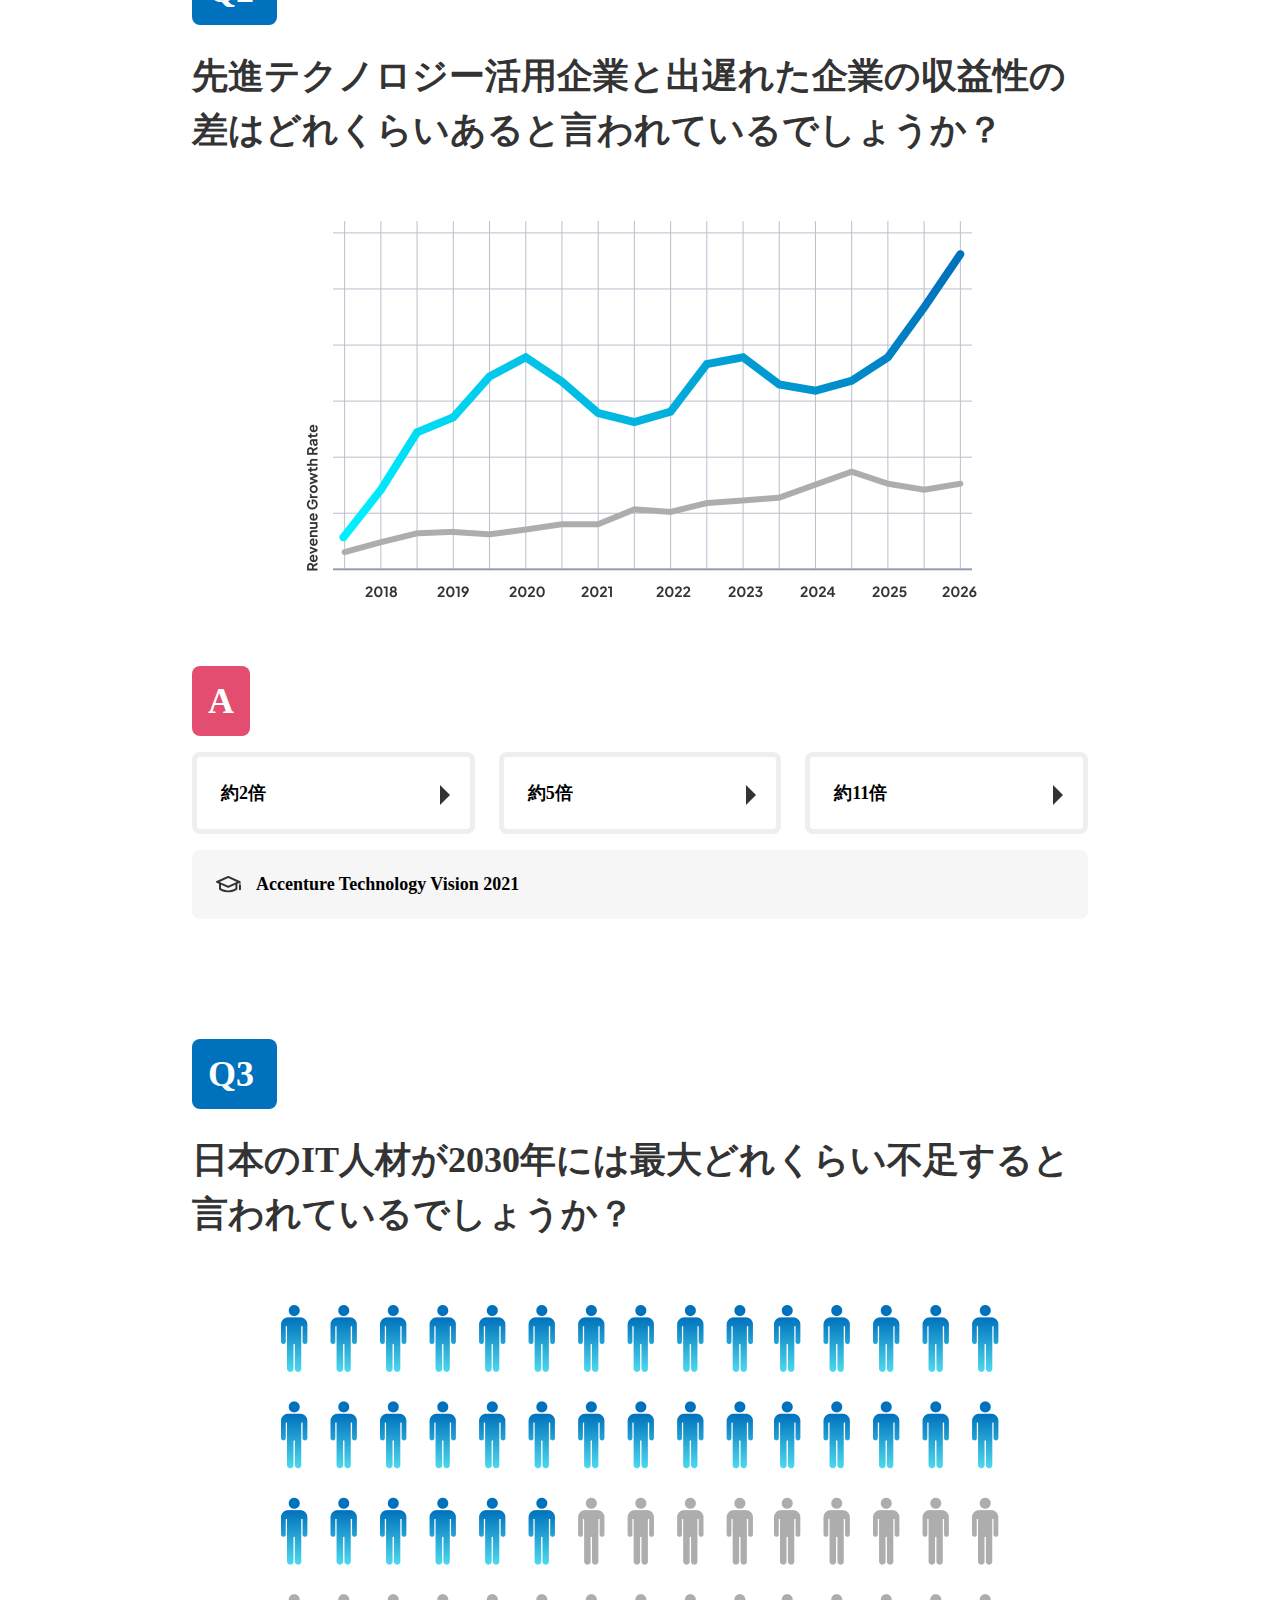
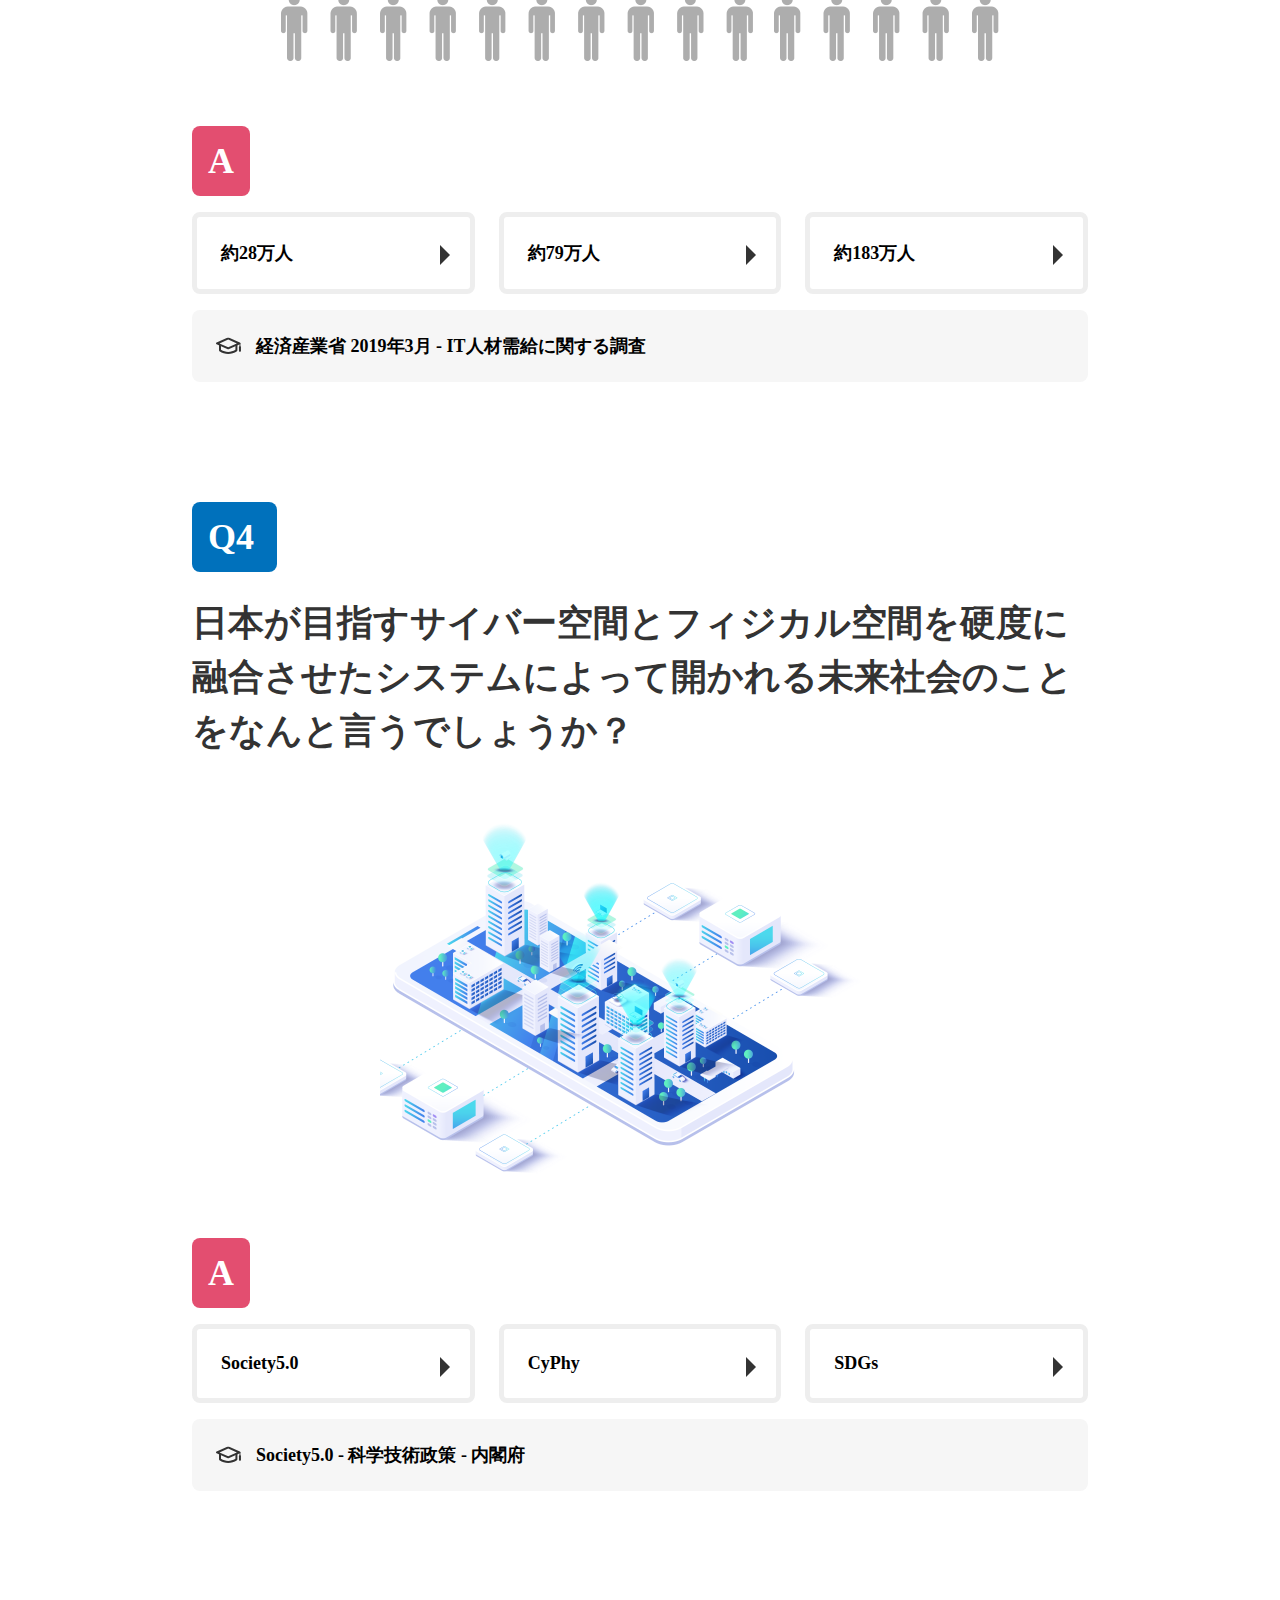
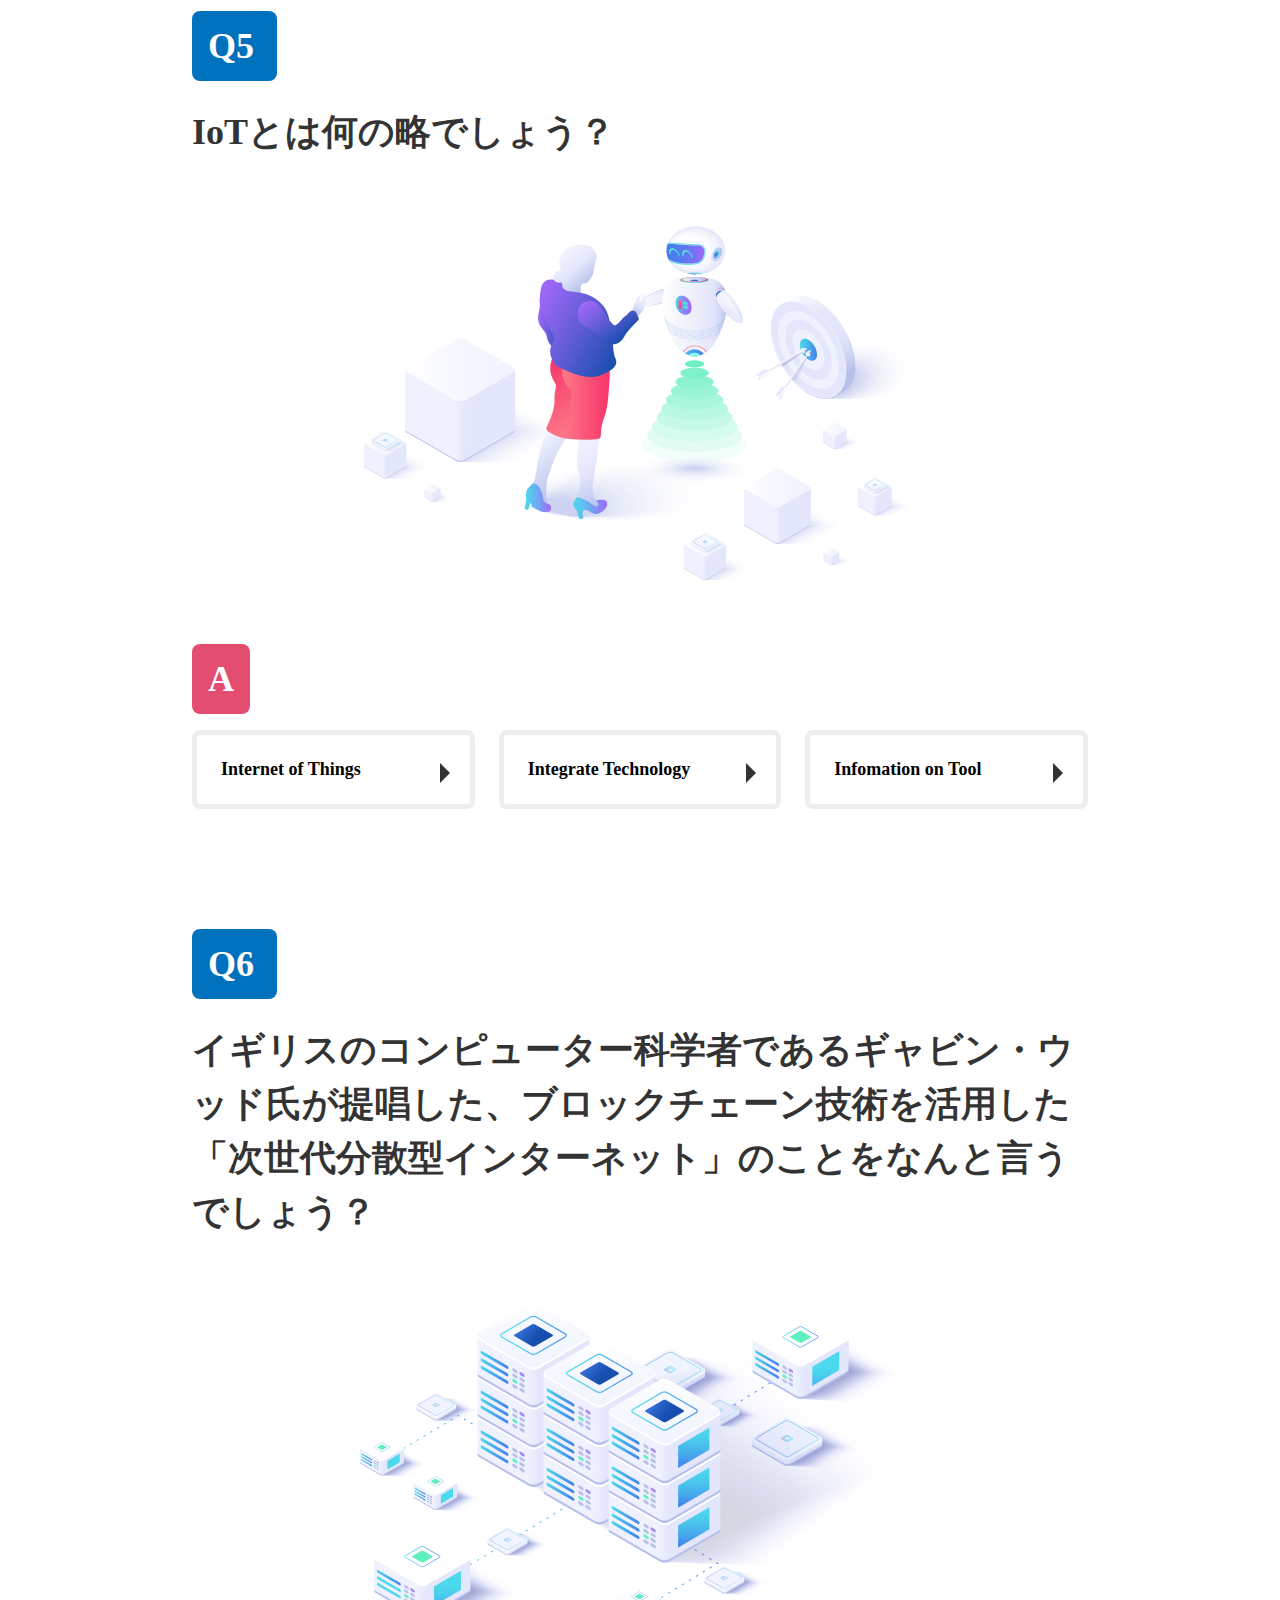
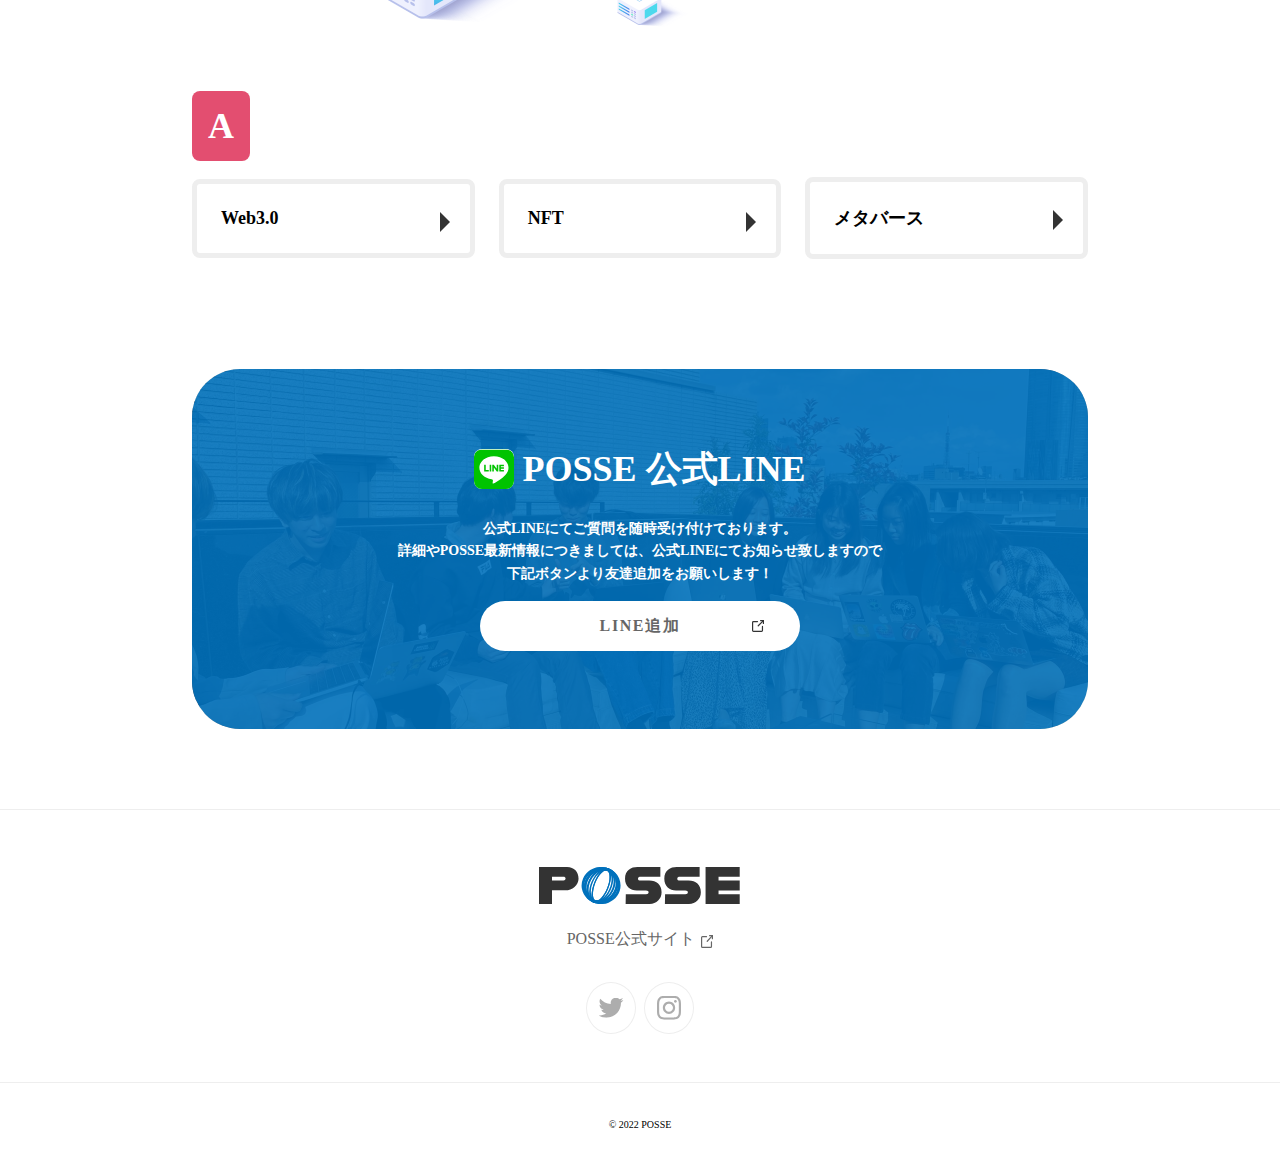
==== commit e2d69fac: "ライティング課題" ====
--- a/index.html
+++ b/index.html
@@ -1,95 +1,21 @@
 <!DOCTYPE html>
 <html lang="ja">
-  <head>
-    <meta charset="UTF-8" />
-    <meta http-equiv="X-UA-Compatible" content="IE=edge" />
-    <meta name="viewport" content="width=device-width, initial-scale=1.0" />
-    <title>Document</title>
-    <link rel="stylesheet" href="./styles/reset.css">
-    <link rel="preconnect" href="https://fonts.googleapis.com">
-    <link rel="preconnect" href="https://fonts.gstatic.com" crossorigin>
-    <link href="https://fonts.googleapis.com/css2?family=Noto+Sans+JP:wght@300;400;700&display=swap" rel="stylesheet">
-    <link rel="stylesheet" href="./styles/style.css">
-  </head>
-  <body>
-    <header>
-      <img src="./img/logo.svg" alt="posse-icon" class="posse-icon">
-      <div class="nav-ber">
-        <div class="nav-item">
-          <a href="#title" class="header-link">POSSEとは</a>
-        </div>
-        <div class="nav-item">
-          <a href="./quiz.html" class="header-link">クイズ</a>
-        </div>
-        <div class="header-sns-icon">
-          <div class="circle-border">
-            <a href="https://twitter.com/posse_program" target="_blank">
-              <img src="./img/icon/icon-twitter.svg" alt="icon-twitter" class="nav-icon">
-            </a>
-          </div>
-          <div class="circle-border">
-            <a href="https://www.instagram.com/posse_programming/" target="_blank">
-              <img src="./img/icon/icon-instagram.svg" alt="icon-instagram" class="nav-icon">
-            </a>
-          </div>
-        </div>
-      </div>
-    </header>
-    <main>
-      <div class="main-visual">
-        <div>
-          <img src="./img/img-hero.jpg" alt="heroImg" class="hero-img">
-        </div>
-        <div class="main-visual-box">
-          <div class="main-visual-name">
-            学生プログラミングコミュニティ POSSE（ポッセ）
-          </div>
-          <div class="main-visual-msg">自分史上最高を仲間と。</div>
-        </div>
-        <div class="scroll-down">Scroll down</div>
-      </div>
-      <h1 class="title" id="title">POSSEとは</h1>
-      <div class="about-posse">About POSSE</div>
-      <div class="about-posse-content">
-        <img src="./img/img-about.jpg" alt="POSSEとは" class="about-posse-img">
-        <p class="about-posse-text">学生プログラミングコミュニティ「POSSE(ポッセ)」は、人格とプログラミング、二つの面での成長をスローガンに活動しており、大学生だけが集まって学びを深めるコミュニティです。<br>
-          プログラミングだけではありません。オフラインでのイベントや、旅行など様々な企画を行っています！<br>
-          それらを通じて、夏休みの大半をPOSSEで出来た仲間と過ごす人もたくさんいるほどメンバーとの仲が深まります。</p>
-      </div>
-      <div class="line-box">
-        <img src="./img/bg-line.jpg" class="line-back-img"></img>
-        <div class="line-bule">
-          <div class="line-box-title">
-            <img src="./img/icon/icon-line.svg" alt="line" class="line-box-titie-icon">
-            <div class="line-box-title-text">POSSE 公式LINE</div>
-          </div>
-          <p class="line-box-text">
-            公式LINEにてご質問を随時受け付けております。<br>
-            詳細やPOSSE最新情報につきましては、公式LINEにてお知らせ致しますので<br>
-            下記ボタンより友達追加をお願いします！
-          </p>
-          <div class="line-box-button">
-            <div class="line-box-button-icon"></div>
-            <div class="line-box-button-text">LINE追加</div>
-            <img src="./img/icon/icon-link-dark.svg" alt="ラインリンクアイコン" class="line-box-button-icon">
-          </div>
-        </div>
-      </div>
-      <div class="banner">
-        <img src="./img/icon/icon-line.svg" alt="line-banner-icon" class="line-banner-icon">
-        <div class="banner-msg">POSSE公式LINEで最新情報をGET!</div>
-        <img src="./img/icon/icon-link-light.svg" alt="line-banner-link-icon">
-      </div>
-    </main>
-    <footer>
-      <div class="footer-posse-icon-img content-center">
-        <img src="./img/logo.svg" alt="posse-icon" class="footer-posse-icon-img-size">
-      </div>
-      <div class="official-website content-center">
-        POSSE公式サイト
-        <img src="./img/icon/icon-link-gray-dark.svg" alt="icon-link" class="official-website-link">
-      </div>
-      <div class="footer-sns-icon content-center">
+<head>
+  <meta charset="UTF-8">
+  <meta http-equiv="X-UA-Compatible" content="IE=edge">
+  <meta name="viewport" content="width=device-width, initial-scale=1.0">
+  <title>クイズページ</title>
+  <link rel="stylesheet" href="./css/reset.css">
+  <link rel="stylesheet" href="./css/style.css">
+  <link rel="stylesheet" href="./css/layout.css">
+</head>
+<body>
+  <header class="header">
+    <img src="./img/logo.svg" alt="posse-icon" class="posse-icon">
+    <div class="nav-ber">
+      <a href="./index.html" class="nav-item">POSSEとは</a>
+      <a href="./quiz.html" class="nav-item">クイズ</a>
+      <div class="header-sns-icon">
         <div class="circle-border">
           <a href="https://twitter.com/posse_program" target="_blank">
             <img src="./img/icon/icon-twitter.svg" alt="icon-twitter" class="nav-icon">
@@ -101,7 +27,58 @@
           </a>
         </div>
       </div>
-      <div class="copy-right content-center">&copy; 2022 POSSE</div>
-    </footer>
-  </body>
+    </div>
+    <div class="menu-bar" id="openMenu"></div>
+  </header>
+  <main class="main">
+    <section class="hero">
+      <p class="hero-subtitle">POSSE課題</p>
+      <h1 class="hero-title">ITクイズ</h1>
+    </section>
+    <section id="quizSection" class="quiz"></section>
+    <section class="line-box">
+      <img src="./img/bg-line.jpg" class="line-back-img"></img>
+      <div class="line-blue">
+        <div class="line-box-title">
+          <img src="./img/icon/icon-line.svg" alt="line" class="line-box-title-icon">
+          <div class="line-box-title-text">POSSE 公式LINE</div>
+        </div>
+        <p class="line-box-text">
+          公式LINEにてご質問を随時受け付けております。<br>
+          詳細やPOSSE最新情報につきましては、公式LINEにてお知らせ致しますので<br>
+          下記ボタンより友達追加をお願いします！
+        </p>
+        <div class="line-box-button">
+          <div class="line-box-button-icon"></div>
+          <div class="line-box-button-text">LINE追加</div>
+          <img src="./img/icon/icon-link-dark.svg" alt="ラインリンクアイコン" class="line-box-button-icon">
+        </div>
+      </div>
+    </section>
+  </main>
+  <footer class="footer">
+    <div class="footer-posse-icon-img content-center">
+      <img src="./img/logo.svg" alt="posse-icon" class="footer-posse-icon-img-size">
+    </div>
+    <div class="official-website content-center">
+      POSSE公式サイト
+      <img src="./img/icon/icon-link-gray-dark.svg" alt="icon-link" class="official-website-link">
+    </div>
+    <div class="footer-sns-icon content-center">
+      <div class="circle-border">
+        <a href="https://twitter.com/posse_program" target="_blank">
+          <img src="./img/icon/icon-twitter.svg" alt="icon-twitter" class="nav-icon">
+        </a>
+      </div>
+      <div class="circle-border">
+        <a href="https://www.instagram.com/posse_programming/" target="_blank">
+          <img src="./img/icon/icon-instagram.svg" alt="icon-instagram" class="nav-icon">
+        </a>
+      </div>
+    </div>
+    <div class="copy-right content-center">&copy; 2022 POSSE</div>
+  </footer>
+  <script src="./js/main.js"></script>
+  <script src="./js/bottun.js"></script>
+</body>
 </html>
--- a/css/style.css
+++ b/css/style.css
@@ -0,0 +1,405 @@
+@charset "UTF-8";
+.header {
+  width: 100%;
+  height: 80px;
+  display: flex;
+  align-items: center;
+  justify-content: space-between;
+  position: fixed;
+  background-color: #FFFFFF;
+  z-index: 3;
+}
+
+.posse-icon {
+  margin-left: 24px;
+}
+
+.nav-ber {
+  display: flex;
+  align-items: center;
+  gap: 24px;
+  margin-right: 24px;
+}
+
+.nav-item {
+  color: #666666;
+  font-size: 14px;
+  font-weight: 700;
+  text-decoration: none;
+}
+
+.circle-border {
+  position: relative;
+  border: 1px solid #EEEEEE;
+  border-radius: 50%;
+  width: 48px;
+  height: 50px;
+}
+
+.nav-icon {
+  position: absolute;
+  top: 50%;
+  left: 50%;
+  transform: translate(-50%, -50%);
+}
+
+.header-sns-icon {
+  display: flex;
+  gap: 16px;
+}
+
+.content-center {
+  display: flex;
+  justify-content: center;
+}
+
+.main {
+  width: 100%;
+  padding-top: 80px;
+}
+
+/* クイズページ */
+h2 {
+  font-family: "Plus Jakarta Sans";
+  font-style: normal;
+  font-weight: 700;
+  font-size: 36px;
+  line-height: 150%;
+}
+
+.quiz {
+  margin: 128px 15% 110px 15%;
+  display: flex;
+  flex-direction: column;
+  align-items: center;
+  width: 70%;
+  gap: 120px;
+}
+.quiz-box {
+  width: 100%;
+  display: flex;
+  flex-direction: column;
+  gap: 64px;
+}
+.quiz-question {
+  font-family: "Noto Sans JP";
+  font-style: normal;
+  font-weight: 700;
+  font-size: 36px;
+  line-height: 150%;
+  color: #333333;
+}
+.quiz-question-box {
+  display: flex;
+  flex-direction: column;
+  gap: 24px;
+}
+.quiz-icon {
+  width: 53px;
+  height: 54px;
+  color: #FFFFFF;
+  background-color: #0071bc;
+  border-radius: 8px;
+  padding: 8px 16px;
+}
+.quiz-answer {
+  display: flex;
+  flex-direction: column;
+  gap: 16px;
+}
+.quiz-answer-icon {
+  width: 26px;
+  height: 54px;
+  background-color: #E34E70;
+  border-radius: 8px;
+  color: #FFFFFF;
+  padding: 8px 16px;
+}
+.quiz-answer-list {
+  width: 100%;
+  display: flex;
+  gap: 24px;
+  align-items: center;
+  margin: 0 auto;
+}
+.quiz-answer-list-select {
+  position: relative;
+  width: 100%;
+  background-color: #FFFFFF;
+  border: 5px solid #EEEEEE;
+  border-radius: 8px;
+  padding: 24px;
+  font-family: "Noto Sans JP";
+  font-style: normal;
+  font-weight: 700;
+  font-size: 18px;
+}
+.quiz-answer-list-select:hover {
+  cursor: pointer;
+}
+.quiz-answer-list-select::after {
+  content: "";
+  position: absolute;
+  margin: 4px 20px 0 0;
+  right: 0px;
+  border-bottom: 10px solid transparent;
+  border-top: 10px solid transparent;
+  border-left: 10px solid #333333;
+}
+
+.reference {
+  border-radius: 8px;
+  background-color: #F6F6f6;
+  font-family: "Noto Sans JP";
+  font-style: normal;
+  font-weight: 700;
+  font-size: 18px;
+  padding: 24px 0 24px 24px;
+  display: flex;
+  gap: 15px;
+}
+
+/* Q1 */
+.q1_img {
+  width: 718px;
+  margin: 0 auto;
+  -o-object-fit: contain;
+     object-fit: contain;
+}
+
+.q2_img {
+  width: 718px;
+  margin: 0 auto;
+  -o-object-fit: contain;
+     object-fit: contain;
+}
+
+.q3_img {
+  width: 718px;
+  margin: 0 auto;
+  -o-object-fit: contain;
+     object-fit: contain;
+}
+
+.q4_img {
+  width: 718px;
+  margin: 0 auto;
+  -o-object-fit: contain;
+     object-fit: contain;
+}
+
+.q5_img {
+  width: 718px;
+  margin: 0 auto;
+  -o-object-fit: contain;
+     object-fit: contain;
+}
+
+.q6_img {
+  width: 718px;
+  margin: 0 auto;
+  -o-object-fit: contain;
+     object-fit: contain;
+}
+
+/* LINE */
+.line-blue {
+  position: absolute;
+  background-color: rgba(0, 113, 188, 0.9);
+  border-radius: 48px;
+  z-index: 1;
+  Width: 70%;
+  height: 100%;
+}
+.line-back-img {
+  position: absolute;
+  background-size: contain;
+  background-repeat: no-repeat;
+  mix-blend-mode: normal;
+  border-radius: 48px;
+  Width: 70%;
+  height: 100%;
+  margin: 0 auto;
+  -o-object-fit: cover;
+     object-fit: cover;
+}
+.line-box {
+  position: relative;
+  height: 360px;
+  display: flex;
+  justify-content: center;
+  margin-bottom: 80px;
+}
+.line-box-title {
+  display: flex;
+  justify-content: center;
+  gap: 8px;
+  align-items: center;
+  margin: 68px 0 16px 0;
+}
+.line-box-title-text {
+  font-family: "Noto Sans JP";
+  color: #FFFFFF;
+  font-weight: 700;
+  font-size: 36px;
+  line-height: 180%;
+}
+.line-box-title-icon {
+  width: 40px;
+  height: 40px;
+  background-color: #FFFFFF;
+  -o-object-fit: cover;
+     object-fit: cover;
+  border-radius: 8px;
+}
+.line-box-text {
+  font-family: "Noto Sans JP";
+  color: #FFFFFF;
+  font-style: normal;
+  font-weight: 700;
+  font-size: 14px;
+  line-height: 160%;
+  text-align: center;
+}
+.line-box-button {
+  width: 320px;
+  height: 50px;
+  background: #FFFFFF;
+  border-radius: 98px;
+  margin: 0 auto;
+  display: flex;
+  justify-content: center;
+  align-items: center;
+  justify-content: space-around;
+  margin-top: 16px;
+}
+.line-box-button-text {
+  font-family: "Noto Sans JP";
+  font-weight: 700;
+  color: #666666;
+  letter-spacing: 0.1em;
+}
+.line-box-button-icon {
+  width: 12.25px;
+  height: 12.25px;
+}
+
+/* フッター要素 */
+.footer {
+  width: 100%;
+  height: 355px;
+}
+.footer-posse-icon-img {
+  padding: 56px 0 24px 0;
+  border-top: 1px solid #EEEEEE;
+}
+.footer-posse-icon-img-size {
+  width: 202px;
+  height: 39.22px;
+}
+.footer-sns-icon {
+  display: flex;
+  gap: 8px;
+  padding: 32px 0 48px 0;
+  border-bottom: 1px solid #EEEEEE;
+}
+
+.official-website {
+  color: #666666;
+  text-decoration: none;
+}
+.official-website-link {
+  width: 12.25px;
+  height: 12.25px;
+  margin: 6.125px 0 0 6.29px;
+}
+
+.copy-right {
+  font-size: 10px;
+  padding: 36px 0 31.78px 0;
+}
+
+/* クイズページ */
+/* ヒーロー */
+.hero {
+  width: 100%;
+  height: 320px;
+  background-image: url(/img/quiz/bg-hero.jpg);
+  position: relative;
+  background-size: cover;
+}
+.hero-title {
+  color: #FFFFFF;
+  font-family: "Noto Sans JP";
+  font-style: normal;
+  font-weight: 700;
+  font-size: 60px;
+  line-height: 150%;
+  position: absolute;
+  top: 154px;
+  left: 20%;
+}
+.hero-subtitle {
+  color: #FFFFFF;
+  font-family: "Noto Sans JP";
+  font-style: normal;
+  font-weight: 700;
+  font-size: 18px;
+  line-height: 180%;
+  position: absolute;
+  top: 110px;
+  left: 20%;
+}
+
+/* 正解・不正解表示 */
+.correct-box {
+  font-family: "Noto Sans JP";
+  font-style: normal;
+  font-weight: 700;
+  font-size: 24px;
+  line-height: 150%;
+  letter-spacing: 0.05em;
+  color: #E34E70;
+  padding: 24px 40px;
+  background-color: #FFF2F5;
+}
+.correct-box-text {
+  display: flex;
+  justify-content: left;
+  align-items: center;
+  gap: 16px;
+}
+.correct-box-A {
+  color: #333333;
+  font-family: "Plus Jakarta Sans";
+  font-style: normal;
+  font-weight: 700;
+  font-size: 24px;
+  line-height: 180%;
+}
+.correct-box-P {
+  color: #333333;
+  font-family: "Noto Sans JP";
+  font-style: normal;
+  font-weight: 700;
+  font-size: 18px;
+  line-height: 180%;
+}
+
+.incorrect-box {
+  font-family: "Noto Sans JP";
+  font-style: normal;
+  font-weight: 700;
+  font-size: 24px;
+  line-height: 150%;
+  letter-spacing: 0.05em;
+  color: #0071BC;
+  padding: 24px 40px;
+  background-color: #EFF2F5;
+}
+
+.emphasis-choice {
+  border: 5px solid #0071BC;
+  border-radius: 8px;
+}
+/*# sourceMappingURL=style.css.map */--- a/css/layout.css
+++ b/css/layout.css
@@ -0,0 +1,227 @@
+@charset "UTF-8";
+.menu-bar {
+  display: none;
+}
+
+@media screen and (max-width: 768px) {
+  .nav-ber {
+    display: none;
+  }
+  .menu-bar {
+    position: relative;
+    display: block;
+    width: 7%;
+    height: 20px;
+    cursor: pointer;
+    margin-right: 5vw;
+  }
+  .menu-bar::before,
+.menu-bar::after {
+    content: "";
+    position: absolute;
+    display: block;
+    width: 100%;
+    height: 1px;
+    background-color: #666666;
+    right: 5%;
+  }
+  .menu-bar::before {
+    top: 0px;
+  }
+  .menu-bar::after {
+    bottom: 0px;
+  }
+  footer {
+    margin-bottom: 55px;
+  }
+  /* トップページ */
+  .main-visual {
+    flex-direction: column;
+  }
+  .hero-img {
+    width: 100%;
+    border-radius: 0;
+    float: none;
+  }
+  .main-visual-box {
+    position: relative;
+    left: 0;
+    top: 25px;
+    width: 90%;
+    margin: 0 5%;
+    max-width: none;
+    padding: 15px 0;
+  }
+  .main-visual-name {
+    font-size: 12px;
+  }
+  .main-visual-msg {
+    font-size: 28px;
+    text-align: center;
+    line-height: normal;
+    margin-top: 0;
+  }
+  .scroll-down {
+    display: none;
+  }
+  .title {
+    font-size: 24px;
+    margin-top: 40px;
+  }
+  .about-posse-content {
+    flex-direction: column;
+    width: 95%;
+    margin-bottom: 64px;
+  }
+  .about-posse-img {
+    width: 100%;
+    height: auto;
+  }
+  .about-posse-text {
+    width: 100%;
+  }
+  .line-back-img,
+.line-blue {
+    width: 95%;
+  }
+  .banner {
+    width: 100%;
+    bottom: 0;
+    right: 0;
+    border-radius: 0;
+    padding: 10px 0;
+  }
+  /* クイズページ */
+  .hero-subtitle {
+    font-size: 14px;
+  }
+  .hero-title {
+    font-size: 28px;
+  }
+  .quiz-question {
+    font-size: 18px;
+  }
+  .quiz {
+    width: 95%;
+    margin: 40px auto 40px auto;
+    gap: 40px;
+  }
+  .quiz-answer-list {
+    flex-direction: column;
+  }
+  .quiz-answer-list-select {
+    width: 80vw;
+  }
+  /* メニュー画面 */
+  .menu {
+    width: 100%;
+    height: 100vh;
+    padding-top: 40px;
+    background-color: #FFFFFF;
+    -webkit-animation-name: fadeRightAnime;
+            animation-name: fadeRightAnime;
+    -webkit-animation-duration: 1s;
+            animation-duration: 1s;
+    -webkit-animation-fill-mode: forwards;
+            animation-fill-mode: forwards;
+    opacity: 0;
+    z-index: 5;
+    position: fixed;
+  }
+  @-webkit-keyframes fadeRightAnime {
+    from {
+      opacity: 0;
+      transform: translateX(100px);
+    }
+    to {
+      opacity: 1;
+      transform: translateX(0);
+    }
+  }
+  @keyframes fadeRightAnime {
+    from {
+      opacity: 0;
+      transform: translateX(100px);
+    }
+    to {
+      opacity: 1;
+      transform: translateX(0);
+    }
+  }
+  .menu {
+    display: flex;
+    flex-direction: column;
+  }
+  .menu-header {
+    display: flex;
+    align-items: center;
+    justify-content: space-between;
+  }
+  .close-menu {
+    font-size: 30px;
+    margin-right: 24px;
+  }
+  .menu-nav {
+    height: 80vh;
+    display: flex;
+    flex-direction: column;
+    justify-content: space-around;
+  }
+  .menu-list {
+    display: flex;
+    flex-direction: column;
+    align-items: center;
+    justify-content: center;
+    gap: 20px;
+  }
+  .menu-item {
+    text-decoration: none;
+    color: #333;
+    font-size: 24px;
+    font-weight: bold;
+    letter-spacing: 0.05em;
+    line-height: 1.5;
+  }
+  .menu-link {
+    display: flex;
+    flex-direction: column;
+    gap: 16px;
+  }
+  .menu-sns-icon {
+    display: flex;
+    justify-content: center;
+    gap: 16px;
+  }
+  .menu-line {
+    width: 80vw;
+    display: flex;
+    justify-content: center;
+    align-items: center;
+    gap: 13px;
+    background: #5FDF5B;
+    box-shadow: 4px 4px 20px rgba(0, 0, 0, 0.15);
+    border-radius: 5em;
+    z-index: 2;
+    padding: 16px;
+    margin: 0 auto;
+    text-decoration: none;
+  }
+  .menu-line-icon {
+    width: 28px;
+    height: 28px;
+    background-color: #FFFFFF;
+    -o-object-fit: cover;
+       object-fit: cover;
+    border-radius: 7px;
+  }
+  .menu-line-msg {
+    font-family: "Noto Sans JP";
+    font-style: normal;
+    font-weight: 700;
+    font-size: 14px;
+    line-height: 130%;
+    letter-spacing: 0.14em;
+    color: #FFFFFF;
+  }
+}
+/*# sourceMappingURL=layout.css.map */